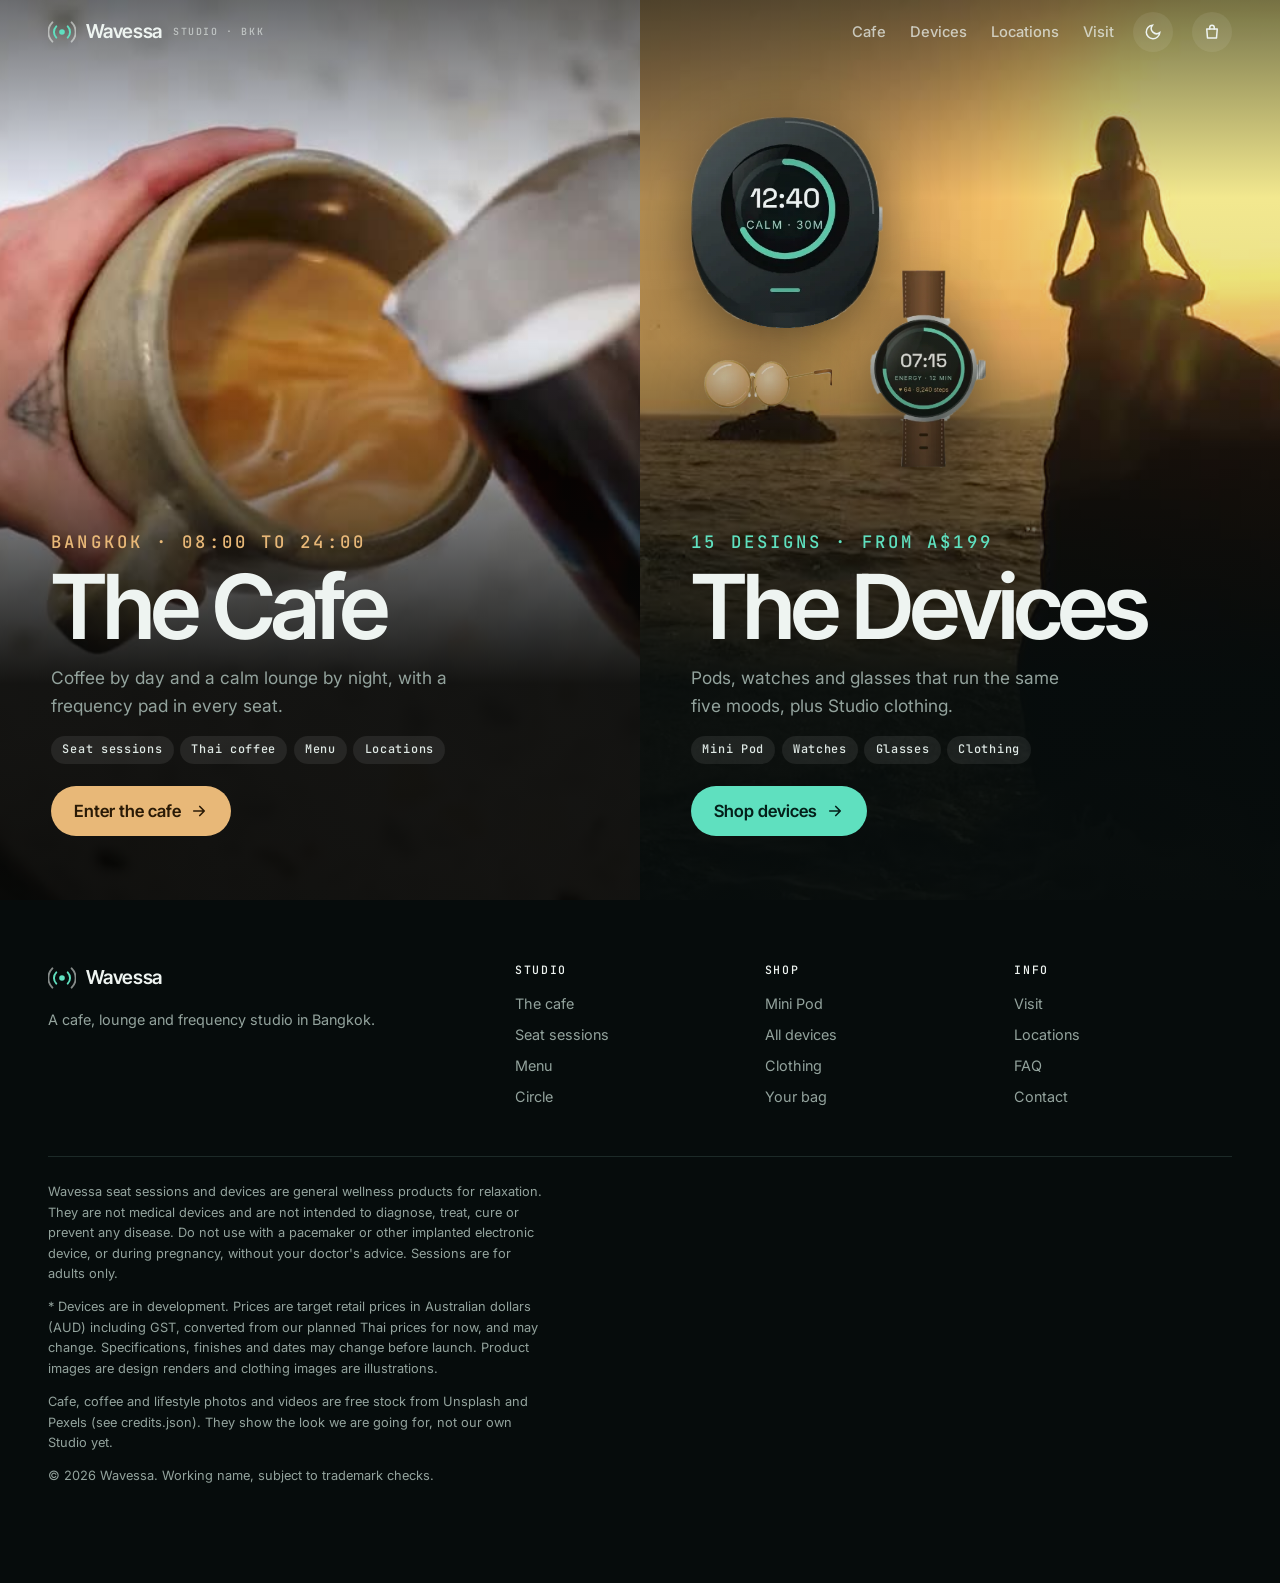
==== index.html @ b7c24416 "Show all prices in AUD including GST Co-Authored-By: Claude Opus 5.5 <noreply@anthropic.com> Claude-" ====
<!doctype html>
<html lang="en">
<head>
<meta charset="utf-8">
<meta name="viewport" content="width=device-width,initial-scale=1,viewport-fit=cover">
<title>Wavessa Studio Bangkok</title>
<meta name="description" content="A Bangkok frequency cafe and lounge, and the pods, watches and glasses that run the same five moods. Choose the cafe or the devices.">
<meta name="theme-color" content="#060c0c">
<link rel="preconnect" href="https://fonts.googleapis.com">
<link rel="preconnect" href="https://fonts.gstatic.com" crossorigin>
<link rel="stylesheet" href="https://fonts.googleapis.com/css2?family=Inter+Tight:wght@300;400;500;600;700&family=Inter:wght@400;500;600&family=JetBrains+Mono:wght@500&display=swap">
<link rel="stylesheet" href="site.css">
</head>
<body data-title="Studio Bangkok" data-page="door">

<header class="top" id="top">
  <div class="wrap">
    <a class="brand" href="index.html" aria-label="Home"><svg viewBox="0 0 32 32" fill="none" stroke="currentColor" stroke-width="2.2" stroke-linecap="round"><circle cx="16" cy="16" r="3.2" fill="#5fe0bf" stroke="none"/><path d="M9.5 9.5a9.2 9.2 0 0 0 0 13" stroke="#5fe0bf"/><path d="M22.5 9.5a9.2 9.2 0 0 1 0 13" stroke="#5fe0bf"/><path d="M5 5a15.5 15.5 0 0 0 0 22" opacity=".55"/><path d="M27 5a15.5 15.5 0 0 1 0 22" opacity=".55"/></svg><span data-brand>Wavessa</span><small>Studio · BKK</small></a>
    <nav class="links" aria-label="Main"><a href="cafe.html">Cafe</a><a href="devices.html">Devices</a><a href="cafe.html#locations">Locations</a><a href="cafe.html#visit">Visit</a></nav>
    
    <button class="icon-btn" id="themeBtn" aria-label="Switch light or dark"><svg viewBox="0 0 24 24" fill="none" stroke="currentColor" stroke-width="2"><path d="M21 12.8A9 9 0 1 1 11.2 3a7 7 0 0 0 9.8 9.8z"/></svg></button>
    <button class="icon-btn" id="bagBtn" aria-label="Open bag"><svg viewBox="0 0 24 24" fill="none" stroke="currentColor" stroke-width="2" stroke-linecap="round" stroke-linejoin="round"><path d="M5 8h14l-1 12H6L5 8z"/><path d="M9 8V6a3 3 0 0 1 6 0v2"/></svg><span class="count" id="bagCount">0</span></button>
    <button class="icon-btn menu-btn" id="menuBtn" aria-label="Open menu"><svg viewBox="0 0 24 24" fill="none" stroke="currentColor" stroke-width="2" stroke-linecap="round"><path d="M4 8h16M4 16h16"/></svg></button>
  </div>
</header>
<div class="drawer" id="drawer" role="dialog" aria-label="Menu">
  <button class="icon-btn close" id="closeMenu" aria-label="Close menu"><svg viewBox="0 0 24 24" fill="none" stroke="currentColor" stroke-width="2" stroke-linecap="round"><path d="M6 6l12 12M18 6L6 18"/></svg></button>
  <a href="cafe.html">Cafe</a><a href="devices.html">Devices</a><a href="cafe.html#locations">Locations</a><a href="cafe.html#visit">Visit</a><a href="index.html">Home</a>
</div>

<main class="door">
  <a class="half cafe" href="cafe.html">
    <video class="bgv" autoplay muted loop playsinline preload="metadata" poster="video/latte-art-top.jpg" aria-hidden="true"><source src="video/latte-art-top.mp4" type="video/mp4"></video>
    <p class="eyebrow">Bangkok · 08:00 to 24:00</p>
    <h2>The Cafe</h2>
    <p>Coffee by day and a calm lounge by night, with a frequency pad in every seat.</p>
    <div class="chips2"><span>Seat sessions</span><span>Thai coffee</span><span>Menu</span><span>Locations</span></div>
    <span class="go">Enter the cafe <svg viewBox="0 0 24 24" fill="none" stroke="currentColor" stroke-width="2.2" stroke-linecap="round" stroke-linejoin="round"><path d="M5 12h14M13 6l6 6-6 6"/></svg></span>
  </a>
  <a class="half dev" href="devices.html">
    <video class="bgv" autoplay muted loop playsinline preload="metadata" poster="video/meditate-sea.jpg" aria-hidden="true"><source src="video/meditate-sea.mp4" type="video/mp4"></video>
    <div class="floaters" aria-hidden="true"><img src="img/cut/pebble.webp" alt=""><img src="img/cut/classic.webp" alt=""><img src="img/cut/roundwire.webp" alt=""></div>
    <p class="eyebrow">15 designs · from A$199</p>
    <h2>The Devices</h2>
    <p>Pods, watches and glasses that run the same five moods, plus Studio clothing.</p>
    <div class="chips2"><span>Mini Pod</span><span>Watches</span><span>Glasses</span><span>Clothing</span></div>
    <span class="go">Shop devices <svg viewBox="0 0 24 24" fill="none" stroke="currentColor" stroke-width="2.2" stroke-linecap="round" stroke-linejoin="round"><path d="M5 12h14M13 6l6 6-6 6"/></svg></span>
  </a>
</main>
<footer>
  <div class="wrap">
    <div class="cols">
      <div><a class="brand" href="index.html"><svg viewBox="0 0 32 32" fill="none" stroke="currentColor" stroke-width="2.2" stroke-linecap="round"><circle cx="16" cy="16" r="3.2" fill="#5fe0bf" stroke="none"/><path d="M9.5 9.5a9.2 9.2 0 0 0 0 13" stroke="#5fe0bf"/><path d="M22.5 9.5a9.2 9.2 0 0 1 0 13" stroke="#5fe0bf"/><path d="M5 5a15.5 15.5 0 0 0 0 22" opacity=".55"/><path d="M27 5a15.5 15.5 0 0 1 0 22" opacity=".55"/></svg><span data-brand>Wavessa</span></a><p>A cafe, lounge and frequency studio in Bangkok.</p></div>
      <div><h4>Studio</h4><ul><li><a href="cafe.html#cafe">The cafe</a></li><li><a href="cafe.html#sessions">Seat sessions</a></li><li><a href="cafe.html#menu">Menu</a></li><li><a href="cafe.html#circle">Circle</a></li></ul></div>
      <div><h4>Shop</h4><ul><li><a href="devices.html#devices">Mini Pod</a></li><li><a href="devices.html#shop">All devices</a></li><li><a href="devices.html#clothing">Clothing</a></li><li><a href="#" id="footBag">Your bag</a></li></ul></div>
      <div><h4>Info</h4><ul><li><a href="cafe.html#visit">Visit</a></li><li><a href="cafe.html#locations">Locations</a></li><li><a href="cafe.html#faq">FAQ</a></li><li><a href="mailto:hello@example.com">Contact</a></li></ul></div>
    </div>
    <div class="legal">
      <p><span data-brand>Wavessa</span> seat sessions and devices are general wellness products for relaxation. They are not medical devices and are not intended to diagnose, treat, cure or prevent any disease. Do not use with a pacemaker or other implanted electronic device, or during pregnancy, without your doctor's advice. Sessions are for adults only.</p>
      <p>* Devices are in development. Prices are target retail prices in Australian dollars (AUD) including GST, converted from our planned Thai prices for now, and may change. Specifications, finishes and dates may change before launch. Product images are design renders and clothing images are illustrations.</p>
      <p>Cafe, coffee and lifestyle photos and videos are free stock from <a href="https://unsplash.com">Unsplash</a> and <a href="https://www.pexels.com">Pexels</a> (see credits.json). They show the look we are going for, not our own Studio yet.</p>
      <p>© <span id="yr">2026</span> <span data-brand>Wavessa</span>. Working name, subject to trademark checks.</p>
    </div>
  </div>
</footer>


<div class="bag" id="bag" aria-hidden="true">
  <div class="shade" id="bagShade"></div>
  <div class="panel" role="dialog" aria-label="Your bag">
    <div class="bh"><h3>Your bag</h3><button class="icon-btn" id="bagClose" aria-label="Close bag"><svg viewBox="0 0 24 24" fill="none" stroke="currentColor" stroke-width="2" stroke-linecap="round"><path d="M6 6l12 12M18 6L6 18"/></svg></button></div>
    <div class="items" id="bagItems"></div>
    <div class="bf">
      <div class="tot"><span>Total</span><span id="bagTotal">A$0</span></div>
      <small class="muted">Nothing is charged now. Send the reservation and we will confirm the price and a collection time at the Studio.</small>
      <button class="btn" id="bagSend" style="width:100%">Send reservation</button>
    </div>
  </div>
</div>
<div class="toast" id="toast" role="status"></div>

<script src="site.js"></script>
</body>
</html>
---- site.css ----
/* ============================================================
   BRAND NAME: change it in ONE place, the BRAND constant at the
   top of the <script> near the end of this file.
   PRICES AND MENU: the data lists (MENU, SESSIONS, DEV, WEAR)
   are in the same script.
   ============================================================ */
:root{
  --bg:#f5f3ee; --bg2:#ebe8e0; --card:#ffffff; --ink:#0b1413; --muted:#5d645f; --line:#dcd8cf;
  --accent:#0f8f74; --accent-2:#0b6e5a; --on-accent:#ffffff; --gold:#9a7a3c; --latte:#b9875a;
  --tile:#ebe9e3; --glow:rgba(15,143,116,.16);
  --night:#060c0c; --night-2:#0c1716; --night-ink:#eef4f1; --night-muted:#93a39d; --mint:#5fe0bf; --amber:#e8b878;
  --f-d:"Inter Tight","Segoe UI",system-ui,sans-serif; --f-b:"Inter","Segoe UI",system-ui,sans-serif; --f-m:"JetBrains Mono",ui-monospace,Menlo,monospace;
  --wrap:76rem; --r:22px; color-scheme:light;
}
@media (prefers-color-scheme:dark){:root:not([data-theme="light"]){
  --bg:#070d0d; --bg2:#0d1615; --card:#111c1b; --ink:#eaf2ee; --muted:#98a8a2; --line:#21302e; --tile:#16211f;
  --accent:#5fe0bf; --accent-2:#3fc9a6; --on-accent:#04201a; --gold:#d8bd84; --latte:#d9a978; --glow:rgba(95,224,191,.14); color-scheme:dark;}}
:root[data-theme="dark"]{
  --bg:#070d0d; --bg2:#0d1615; --card:#111c1b; --ink:#eaf2ee; --muted:#98a8a2; --line:#21302e; --tile:#16211f;
  --accent:#5fe0bf; --accent-2:#3fc9a6; --on-accent:#04201a; --gold:#d8bd84; --latte:#d9a978; --glow:rgba(95,224,191,.14); color-scheme:dark;}
*{box-sizing:border-box}
html{scroll-behavior:smooth;-webkit-text-size-adjust:100%}
@media (prefers-reduced-motion:reduce){html{scroll-behavior:auto}*{animation-duration:.01ms!important;transition-duration:.01ms!important}}
body{margin:0;background:var(--bg);color:var(--ink);font:400 1.0625rem/1.6 var(--f-b);overflow-x:hidden}
img{max-width:100%;display:block}
a{color:inherit}
button,input,select,textarea{font:inherit;color:inherit}
:focus-visible{outline:2px solid var(--mint);outline-offset:3px;border-radius:6px}
h1,h2,h3,h4{margin:0;font-family:var(--f-d);letter-spacing:-.025em;text-wrap:balance}
h2{font-size:clamp(2.2rem,5.4vw,4.2rem);font-weight:600;line-height:1}
h3{font-size:1.3rem;font-weight:600;line-height:1.2}
p{margin:0;max-width:62ch}
.wrap{max-width:var(--wrap);margin:0 auto;padding-left:max(16px,env(safe-area-inset-left,0px));padding-right:max(16px,env(safe-area-inset-right,0px))}
.eyebrow{font:500 .74rem/1 var(--f-m);letter-spacing:.18em;text-transform:uppercase;color:var(--accent)}
.muted{color:var(--muted)}
section{padding-block:clamp(4rem,10vw,8rem);position:relative}
.head{display:grid;gap:1rem;margin-bottom:clamp(2rem,5vw,3.5rem)}
.head p{font-size:1.15rem;color:var(--muted)}
.btn{display:inline-flex;align-items:center;justify-content:center;gap:.55rem;font:600 1rem/1 var(--f-d);padding:1rem 1.5rem;border-radius:999px;border:0;background:var(--accent);color:var(--on-accent);text-decoration:none;cursor:pointer;white-space:nowrap;transition:transform .2s,filter .2s,box-shadow .2s}
.btn:hover{filter:brightness(1.08);transform:translateY(-1px)}
.btn.ghost{background:transparent;color:inherit;box-shadow:inset 0 0 0 1.5px currentColor}
.btn.mint{background:var(--mint);color:#04201a;box-shadow:0 0 40px rgba(95,224,191,.35)}
.btn.sm{padding:.7rem 1rem;font-size:.9rem}
.btn svg{width:18px;height:18px}
.reveal{transition:opacity .9s cubic-bezier(.2,.7,.2,1),transform .9s cubic-bezier(.2,.7,.2,1)}
.reveal.pre{opacity:0;transform:translateY(28px)}
.night{background:var(--night);color:var(--night-ink);--muted:var(--night-muted);--accent:var(--mint);--line:#1c2a28;--card:#0e1918;--tile:#101c1b;--bg2:#0c1716}

/* ---------- Header ---------- */
header.top{position:fixed;inset:0 0 auto;z-index:50;padding-top:env(safe-area-inset-top,0px);transition:background .3s,backdrop-filter .3s,box-shadow .3s;color:#eef4f1}
header.top.solid{background:rgba(6,12,12,.74);backdrop-filter:saturate(1.4) blur(18px);-webkit-backdrop-filter:saturate(1.4) blur(18px);box-shadow:0 1px 0 rgba(255,255,255,.06)}
header.top .wrap{display:flex;align-items:center;gap:1.2rem;height:64px}
.brand{display:flex;align-items:center;gap:.6rem;text-decoration:none;font:600 1.2rem/1 var(--f-d);letter-spacing:-.02em;white-space:nowrap}
.brand svg{width:28px;height:28px;flex:none}
.brand small{font:500 .62rem/1 var(--f-m);letter-spacing:.16em;text-transform:uppercase;opacity:.6;margin-left:.1rem}
nav.links{display:flex;gap:1.5rem;margin-left:auto;font:500 .92rem/1 var(--f-b)}
nav.links a{text-decoration:none;opacity:.72;transition:opacity .2s}
nav.links a:hover{opacity:1}
.icon-btn{width:40px;height:40px;border-radius:50%;display:grid;place-items:center;background:rgba(255,255,255,.08);border:0;cursor:pointer;position:relative;flex:none;color:inherit}
.icon-btn svg{width:18px;height:18px}
.icon-btn .count{position:absolute;top:-3px;right:-3px;min-width:19px;height:19px;border-radius:99px;background:var(--mint);color:#04201a;font:700 .68rem/19px var(--f-b);text-align:center;padding:0 5px;display:none}
.icon-btn .count.on{display:block}
.menu-btn{display:none}
@media (max-width:980px){nav.links{display:none}.menu-btn{display:grid}header.top .wrap{gap:.5rem}.brand{margin-right:auto}}
@media (max-width:380px){.brand small{display:none}}
.drawer{position:fixed;inset:0;z-index:60;background:rgba(6,12,12,.97);backdrop-filter:blur(10px);color:#eef4f1;display:none;flex-direction:column;padding:90px 24px 24px;gap:6px;overflow:auto}
.drawer.open{display:flex}
.drawer a{font:600 2rem/1.3 var(--f-d);text-decoration:none;padding:.3rem 0;border-bottom:1px solid #1c2a28}
.drawer .close{position:absolute;top:calc(12px + env(safe-area-inset-top,0px));right:16px}

/* ---------- Hero ---------- */
.hero{min-height:min(100svh,980px);display:grid;align-items:center;overflow:hidden;padding:110px 0 60px;isolation:isolate}
.hero::before{content:"";position:absolute;inset:0;z-index:-2;background:
  radial-gradient(55% 55% at 72% 50%,rgba(95,224,191,.20),transparent 70%),
  radial-gradient(45% 45% at 18% 85%,rgba(232,184,120,.14),transparent 70%),var(--night)}
.hero::after{content:"";position:absolute;inset:0;z-index:-1;opacity:.35;background-image:linear-gradient(rgba(255,255,255,.04) 1px,transparent 1px),linear-gradient(90deg,rgba(255,255,255,.04) 1px,transparent 1px);background-size:64px 64px;mask-image:radial-gradient(70% 70% at 60% 45%,#000,transparent)}
.hero-grid{display:grid;grid-template-columns:1.05fr 1fr;align-items:center;gap:2rem}
.hero h1{font-size:clamp(2.9rem,6.2vw,5.6rem);font-weight:600;line-height:.93;letter-spacing:-.045em}
.hero h1 .grad{background:linear-gradient(100deg,#fff 5%,var(--mint) 50%,#b9f3e3 90%);-webkit-background-clip:text;background-clip:text;color:transparent}
.hero h1 .warm{background:linear-gradient(100deg,#fff 5%,var(--amber) 60%);-webkit-background-clip:text;background-clip:text;color:transparent}
.hero .lead{font-size:clamp(1.1rem,1.6vw,1.28rem);color:var(--night-muted);margin:1.6rem 0 2.2rem;max-width:36ch}
.hero .ctas{display:flex;gap:.8rem;flex-wrap:wrap}
.pill{display:inline-flex;align-items:center;gap:.5rem;padding:.42rem .8rem .42rem .45rem;border-radius:999px;background:rgba(255,255,255,.06);box-shadow:inset 0 0 0 1px rgba(255,255,255,.1);font:500 .82rem/1.2 var(--f-b);margin-bottom:1.6rem}
.pill b{background:var(--mint);color:#04201a;border-radius:999px;padding:.28rem .55rem;font:600 .7rem/1 var(--f-m);letter-spacing:.06em;flex:none}
.scene-hero{position:relative;width:100%;max-width:620px;justify-self:center;aspect-ratio:1/.92}
.scene-hero svg{width:100%;height:100%;overflow:visible}
.ripple-ring{transform-origin:310px 372px;transform-box:view-box;animation:hring 5.4s cubic-bezier(.2,.6,.3,1) infinite}
@keyframes hring{0%{transform:scale(.35);opacity:0}12%{opacity:.85}100%{transform:scale(1.55);opacity:0}}
.steam{animation:steam 4s ease-in-out infinite}
@keyframes steam{0%{opacity:0;transform:translateY(8px)}40%{opacity:.6}100%{opacity:0;transform:translateY(-22px)}}
.daynight{position:absolute;right:2%;top:4%;display:flex;gap:4px;padding:4px;border-radius:999px;background:rgba(255,255,255,.07);box-shadow:inset 0 0 0 1px rgba(255,255,255,.1)}
.daynight button{border:0;background:transparent;color:var(--night-muted);border-radius:999px;padding:.5rem .8rem;font:600 .78rem/1 var(--f-m);letter-spacing:.08em;cursor:pointer}
.daynight button[aria-pressed="true"]{background:var(--night-ink);color:#04201a}
.hours-strip{display:grid;grid-template-columns:repeat(4,1fr);gap:1px;margin-top:clamp(2.5rem,6vw,4.5rem);background:rgba(255,255,255,.08);border-radius:18px;overflow:hidden}
.hours-strip div{background:var(--night);padding:1.1rem 1.2rem}
.hours-strip b{display:block;font:600 clamp(1.3rem,2.4vw,1.85rem)/1.1 var(--f-d);letter-spacing:-.02em}
.hours-strip div>span{font-size:.85rem;color:var(--night-muted)}
@media (max-width:900px){.hero-grid{grid-template-columns:1fr}.scene-hero{order:-1;max-width:440px;margin-top:-8px}.hero{padding-top:80px}.hours-strip{grid-template-columns:repeat(2,1fr)}}

/* ---------- Marquee ---------- */
.marquee{overflow:hidden;border-block:1px solid #16231f;padding:1.1rem 0;background:var(--night);color:var(--night-muted)}
.marquee .track{display:flex;gap:3rem;width:max-content;animation:mq 40s linear infinite;font:500 .8rem/1 var(--f-m);letter-spacing:.16em;text-transform:uppercase}
.marquee .track span::before{content:"◆";color:var(--mint);margin-right:3rem;font-size:.6rem;vertical-align:2px}
@keyframes mq{to{transform:translateX(-50%)}}

/* ---------- Statement ---------- */
#stmt{font:500 clamp(1.7rem,4.2vw,3.3rem)/1.18 var(--f-d);letter-spacing:-.03em;max-width:24ch}
#stmt span{color:var(--muted);transition:color .4s}
#stmt span.lit{color:var(--ink)}

/* ---------- Visit steps ---------- */
.steps{display:grid;grid-template-columns:repeat(4,1fr);gap:1rem;margin-top:clamp(2.5rem,6vw,4rem);counter-reset:s}
.steps div{background:var(--card);border:1px solid var(--line);border-radius:var(--r);padding:1.5rem;display:grid;gap:.7rem;align-content:start;position:relative;overflow:hidden}
.steps div::before{counter-increment:s;content:"0" counter(s);font:500 .74rem/1 var(--f-m);letter-spacing:.14em;color:var(--accent)}
.steps .ic{width:46px;height:46px;border-radius:14px;display:grid;place-items:center;background:var(--bg2);color:var(--accent)}
.steps .ic svg{width:24px;height:24px}
.steps p{font-size:.96rem;color:var(--muted)}
@media (max-width:980px){.steps{grid-template-columns:repeat(2,1fr)}}
@media (max-width:540px){.steps{grid-template-columns:1fr}}

/* ---------- Sessions ---------- */
.sess{display:grid;grid-template-columns:1fr 1.05fr;gap:clamp(2rem,6vw,5rem);align-items:center}
.moods{display:grid;gap:.5rem;margin-top:1.8rem}
.mood{display:grid;grid-template-columns:14px 1fr auto;gap:1rem;align-items:center;text-align:left;width:100%;padding:1rem 1.1rem;border-radius:16px;border:1px solid var(--line);background:transparent;cursor:pointer;transition:all .3s}
.mood i{width:14px;height:14px;border-radius:50%;background:var(--c);box-shadow:0 0 0 4px color-mix(in srgb,var(--c) 22%,transparent)}
.mood b{font:600 1.08rem/1.2 var(--f-d);display:block}
.mood span{font-size:.88rem;color:var(--muted)}
.mood em{font:500 .72rem/1 var(--f-m);font-style:normal;color:var(--muted);letter-spacing:.08em}
@media (max-width:520px){.mood{grid-template-columns:14px 1fr}.mood em{display:none}}
.mood[aria-pressed="true"]{border-color:var(--c);background:color-mix(in srgb,var(--c) 10%,transparent)}
.seat{position:relative;aspect-ratio:1;border-radius:36px;background:radial-gradient(60% 60% at 50% 55%,color-mix(in srgb,var(--mc,#5fe0bf) 26%,transparent),transparent 72%),var(--night-2);overflow:hidden;display:grid;place-items:center;box-shadow:inset 0 0 0 1px #1c2a28}
.seat .dial{position:relative;width:min(300px,64%);aspect-ratio:1}
.seat .dial svg{width:100%;height:100%;transform:rotate(-90deg)}
.seat .dial .t{position:absolute;inset:0;display:grid;place-content:center;text-align:center;gap:.3rem}
.seat .dial .t b{font:600 clamp(2.4rem,6vw,3.6rem)/1 var(--f-d);letter-spacing:-.03em}
.seat .dial .t span{font:500 .7rem/1.4 var(--f-m);letter-spacing:.16em;color:var(--night-muted);text-transform:uppercase}
.seat .wave{position:absolute;inset:0;pointer-events:none}
.seat .opts{position:absolute;left:0;right:0;bottom:18px;display:flex;justify-content:center;gap:6px;flex-wrap:wrap;padding:0 12px}
.seat .opts button{border:0;border-radius:999px;padding:.6rem .95rem;background:rgba(255,255,255,.07);color:var(--night-ink);font:600 .85rem/1 var(--f-d);cursor:pointer}
.seat .opts button[aria-pressed="true"]{background:var(--night-ink);color:#04201a}
.seat .price{position:absolute;top:18px;left:18px;right:18px;display:flex;justify-content:space-between;gap:.6rem;font:500 .74rem/1.3 var(--f-m);letter-spacing:.1em;text-transform:uppercase;color:var(--night-muted)}
.seat .price b{color:var(--mint);font:600 1.15rem/1 var(--f-d);letter-spacing:-.01em;text-transform:none;display:block;margin-top:.3rem}
.sess-notes{display:grid;grid-template-columns:repeat(3,1fr);gap:1px;background:var(--line);border-radius:18px;overflow:hidden;margin-top:2rem}
.sess-notes div{background:var(--night);padding:1.1rem}
.sess-notes b{display:block;font:600 1.05rem/1.25 var(--f-d)}
.sess-notes span{font-size:.86rem;color:var(--night-muted)}
@media (max-width:860px){.sess{grid-template-columns:1fr}.sess-notes{grid-template-columns:1fr}}

/* ---------- Menu ---------- */
.tabs{display:inline-flex;padding:5px;border-radius:999px;background:var(--bg2);gap:4px;margin-bottom:2rem;max-width:100%;overflow-x:auto}
.tabs button{border:0;background:transparent;padding:.75rem 1.2rem;border-radius:999px;cursor:pointer;font:600 .95rem/1 var(--f-d);white-space:nowrap;color:var(--muted);transition:all .25s}
.tabs button[aria-selected="true"]{background:var(--card);color:var(--ink);box-shadow:0 2px 10px rgba(0,0,0,.08)}
.menu-grid{display:grid;grid-template-columns:repeat(3,1fr);gap:1rem}
.menu-col{background:var(--card);border:1px solid var(--line);border-radius:var(--r);padding:1.5rem}
.menu-col h3{display:flex;justify-content:space-between;align-items:baseline;gap:1rem;margin-bottom:1rem;padding-bottom:.9rem;border-bottom:1px solid var(--line)}
.menu-col h3 small{font:500 .7rem/1 var(--f-m);letter-spacing:.12em;text-transform:uppercase;color:var(--muted)}
.menu-col ul{list-style:none;padding:0;margin:0;display:grid;gap:1rem}
.menu-col li{display:grid;grid-template-columns:1fr auto;gap:.15rem 1rem}
.menu-col li b{font:600 1rem/1.3 var(--f-d)}
.menu-col li span{grid-column:1;font-size:.86rem;color:var(--muted);line-height:1.45}
.menu-col li em{grid-row:1;grid-column:2;font:600 .95rem/1.3 var(--f-d);font-style:normal;color:var(--latte)}
.menu-col li .dot{display:inline-block;width:8px;height:8px;border-radius:50%;margin-right:.45rem;vertical-align:1px}
.menu-foot{margin-top:1.4rem;color:var(--muted);font-size:.9rem}
@media (max-width:980px){.menu-grid{grid-template-columns:1fr 1fr}}
@media (max-width:640px){.menu-grid{grid-template-columns:1fr}}

/* ---------- Take it home (3D) ---------- */
.home{display:grid;grid-template-columns:1.15fr 1fr;gap:clamp(1.5rem,4vw,4rem);align-items:center}
.viewer{position:relative;aspect-ratio:1;border-radius:32px;background:radial-gradient(70% 70% at 50% 40%,var(--glow),transparent 70%),var(--bg2);overflow:hidden;touch-action:pan-y;cursor:grab}
.viewer canvas{width:100%!important;height:100%!important;display:block}
.viewer .fallback{position:absolute;inset:12%;display:none;mix-blend-mode:multiply}
.viewer.no3d .fallback{display:block}
.viewer .badge{position:absolute;left:18px;top:18px;font:500 .72rem/1 var(--f-m);letter-spacing:.12em;text-transform:uppercase;padding:.5rem .7rem;border-radius:999px;background:var(--card);box-shadow:0 1px 0 var(--line)}
.tiers{display:grid;gap:.5rem;margin-top:1.6rem}
.tier{display:grid;grid-template-columns:1fr auto;gap:.2rem 1rem;text-align:left;padding:1rem 1.1rem;border-radius:16px;border:1px solid var(--line);background:var(--card);cursor:pointer;transition:all .25s;width:100%}
.tier b{font:600 1.05rem/1.25 var(--f-d)}
.tier em{font:600 1.05rem/1.25 var(--f-d);font-style:normal}
.tier span{grid-column:1/-1;font-size:.86rem;color:var(--muted)}
.tier .only{display:inline-block;margin-left:.4rem;font:600 .6rem/1 var(--f-m);letter-spacing:.1em;text-transform:uppercase;padding:.3rem .45rem;border-radius:99px;background:var(--amber);color:#2a1a06;vertical-align:2px}
.tier[aria-pressed="true"]{border-color:var(--accent);box-shadow:0 0 0 1px var(--accent);background:var(--glow)}
.opt-group{display:grid;gap:.8rem;margin-top:1.4rem}
.opt-group>span{font:500 .74rem/1 var(--f-m);letter-spacing:.14em;text-transform:uppercase;color:var(--muted)}
.swatches{display:flex;gap:.7rem;flex-wrap:wrap}
.sw{width:42px;height:42px;border-radius:50%;border:0;cursor:pointer;box-shadow:inset 0 -6px 12px rgba(0,0,0,.25),inset 0 4px 8px rgba(255,255,255,.35),0 0 0 2px var(--bg),0 0 0 3px transparent;transition:box-shadow .2s,transform .2s}
.sw[aria-pressed="true"]{box-shadow:inset 0 -6px 12px rgba(0,0,0,.25),inset 0 4px 8px rgba(255,255,255,.35),0 0 0 3px var(--bg),0 0 0 5px var(--accent)}
.price-row{display:flex;align-items:center;justify-content:space-between;gap:1rem;margin-top:1.8rem;padding-top:1.4rem;border-top:1px solid var(--line);flex-wrap:wrap}
.price{font:600 2.3rem/1 var(--f-d);letter-spacing:-.03em}
.price small{display:block;font:400 .85rem/1.4 var(--f-b);color:var(--muted);letter-spacing:0;margin-top:.3rem}
@media (max-width:860px){.home{grid-template-columns:1fr}}

/* ---------- Shop grid ---------- */
.shop-bar{display:flex;gap:1rem;align-items:center;justify-content:space-between;flex-wrap:wrap;margin-bottom:1.4rem}
.shop-bar p{color:var(--muted);font-size:.95rem}
.grid{display:grid;grid-template-columns:repeat(5,1fr);gap:1rem}
@media (max-width:1100px){.grid{grid-template-columns:repeat(3,1fr)}}
@media (max-width:640px){.grid{grid-template-columns:repeat(2,1fr);gap:.6rem}.prod h3{font-size:1rem}.prod .dim{font-size:.74rem}}
.prod{background:var(--card);border-radius:var(--r);padding:10px 10px 14px;display:flex;flex-direction:column;gap:.45rem;border:1px solid var(--line);text-align:left;transition:transform .35s cubic-bezier(.2,.7,.2,1),box-shadow .35s;position:relative;min-width:0}
.prod:hover{transform:translateY(-4px);box-shadow:0 24px 50px -24px rgba(0,0,0,.35)}
.prod .ph{background:var(--tile);border-radius:14px;aspect-ratio:1/1.04;overflow:hidden;margin-bottom:.35rem;position:relative;cursor:pointer;border:0;padding:0;width:100%}
.prod .ph img{width:100%;height:100%;object-fit:cover;mix-blend-mode:multiply;transition:transform .6s cubic-bezier(.2,.7,.2,1)}
:root[data-theme="dark"] .prod .ph img{mix-blend-mode:normal}
@media (prefers-color-scheme:dark){:root:not([data-theme="light"]) .prod .ph img{mix-blend-mode:normal}}
.prod:hover .ph img{transform:scale(1.05)}
.prod .ph svg{width:100%;height:100%}
.prod .tag{font:500 .66rem/1 var(--f-m);letter-spacing:.12em;text-transform:uppercase;color:var(--accent);padding-inline:4px}
.prod h3{padding-inline:4px;font-size:1.12rem}
.prod .dim{font-size:.84rem;color:var(--muted);padding-inline:4px;line-height:1.4}
.prod .foot{display:flex;justify-content:space-between;align-items:center;gap:.4rem;margin-top:auto;padding:.5rem 4px 0}
.prod .foot b{font:600 1.08rem/1 var(--f-d);white-space:nowrap}
.add{width:38px;height:38px;border-radius:50%;border:0;background:var(--ink);color:var(--bg);display:grid;place-items:center;cursor:pointer;flex:none;transition:transform .2s}
.add:hover{transform:scale(1.08)}
.add svg{width:18px;height:18px}
.add.done{background:var(--accent);color:var(--on-accent)}
.status{position:absolute;top:18px;left:18px;font:600 .6rem/1 var(--f-m);letter-spacing:.1em;text-transform:uppercase;padding:.4rem .5rem;border-radius:999px;background:rgba(255,255,255,.88);color:#0b1413;pointer-events:none}
.status.live{background:#0b1413;color:var(--mint)}

/* ---------- Clothing ---------- */
.wear{display:grid;grid-template-columns:repeat(3,1fr);gap:1rem}
.wear .prod .ph{aspect-ratio:1/1}
.chips{display:flex;gap:.35rem;flex-wrap:wrap;padding-inline:4px}
.chips button{width:22px;height:22px;border-radius:50%;border:0;cursor:pointer;box-shadow:inset 0 0 0 1px rgba(0,0,0,.18),0 0 0 2px var(--card),0 0 0 3px transparent}
.chips button[aria-pressed="true"]{box-shadow:inset 0 0 0 1px rgba(0,0,0,.18),0 0 0 2px var(--card),0 0 0 3.5px var(--accent)}
.sizes{display:flex;gap:.3rem;flex-wrap:wrap;padding-inline:4px}
.sizes button{min-width:34px;height:30px;border-radius:9px;border:1px solid var(--line);background:transparent;cursor:pointer;font:600 .74rem/1 var(--f-b);padding:0 .45rem}
.sizes button[aria-pressed="true"]{background:var(--ink);color:var(--bg);border-color:var(--ink)}
@media (max-width:900px){.wear{grid-template-columns:repeat(2,1fr);gap:.6rem}}
.wear-band{display:grid;grid-template-columns:1fr 1fr;gap:1rem;margin-bottom:2rem}
.wear-band div{border-radius:var(--r);padding:1.4rem;background:var(--card);border:1px solid var(--line)}
.wear-band b{font:600 1.1rem/1.3 var(--f-d);display:block;margin-bottom:.3rem}
.wear-band span{font-size:.92rem;color:var(--muted)}
@media (max-width:640px){.wear-band{grid-template-columns:1fr}}

/* Product dialog */
dialog.pd{border:0;padding:0;border-radius:28px;max-width:min(940px,calc(100vw - 24px));width:100%;background:var(--card);color:var(--ink);box-shadow:0 40px 120px rgba(0,0,0,.5);max-height:calc(100svh - 24px)}
dialog.pd::backdrop{background:rgba(3,8,8,.66);backdrop-filter:blur(6px)}
.pd-in{display:grid;grid-template-columns:1fr 1.1fr;min-height:0}
.pd .pic{background:var(--tile);display:grid;place-items:center;padding:2rem;position:relative}
.pd .pic img{mix-blend-mode:multiply;width:100%;max-width:400px}
.pd .body{padding:clamp(1.4rem,3vw,2.2rem);display:grid;gap:1rem;align-content:start;overflow:auto;max-height:calc(100svh - 24px)}
.pd .close{position:absolute;top:14px;right:14px;z-index:2;background:var(--card);color:var(--ink);box-shadow:0 2px 10px rgba(0,0,0,.15)}
.kv{display:grid;grid-template-columns:auto 1fr;gap:.45rem 1.2rem;font-size:.95rem;margin:0}
.kv dt{color:var(--muted)}
.kv dd{margin:0}
.feat{background:var(--bg2);border-radius:16px;padding:1rem 1.1rem}
.feat h4{font:500 .7rem/1 var(--f-m);letter-spacing:.14em;text-transform:uppercase;color:var(--accent);margin-bottom:.6rem}
.feat ul{margin:0;padding-left:1.1rem;display:grid;gap:.3rem;font-size:.95rem}
@media (max-width:760px){.pd-in{grid-template-columns:1fr}.pd .pic{padding:1rem}.pd .pic img{max-width:240px}.pd .body{max-height:none}dialog.pd{overflow:auto}}

/* ---------- Circle ---------- */
.circle{display:grid;grid-template-columns:1fr 1fr;gap:clamp(2rem,5vw,5rem);align-items:center}
.cards{display:grid;gap:1rem}
.mcard{border-radius:24px;padding:1.6rem;border:1px solid #1c2a28;background:linear-gradient(135deg,rgba(95,224,191,.12),rgba(95,224,191,.02));display:grid;gap:.4rem}
.mcard.gold{background:linear-gradient(135deg,rgba(232,184,120,.2),rgba(232,184,120,.03));border-color:rgba(232,184,120,.35)}
.mcard small{font:500 .7rem/1 var(--f-m);letter-spacing:.14em;text-transform:uppercase;color:var(--night-muted)}
.mcard b{font:600 2rem/1.1 var(--f-d);letter-spacing:-.03em}
.mcard b span{font:400 .95rem var(--f-b);color:var(--night-muted);letter-spacing:0}
.perks{list-style:none;padding:0;margin:2rem 0 0;display:grid;gap:.9rem}
.perks li{display:grid;grid-template-columns:26px 1fr;gap:.7rem;color:var(--night-muted)}
.perks li b{color:var(--night-ink);font-weight:600}
.perks svg{width:20px;height:20px;color:var(--mint);margin-top:3px}
@media (max-width:860px){.circle{grid-template-columns:1fr}}

/* ---------- Visit ---------- */
.visit{display:grid;grid-template-columns:1.1fr 1fr;gap:clamp(2rem,5vw,4rem);align-items:start}
.map{position:relative;border-radius:28px;overflow:hidden;aspect-ratio:4/3;background:var(--night-2)}
.map svg{width:100%;height:100%;display:block}
.map .pin{position:absolute;left:52%;top:46%;transform:translate(-50%,-100%);display:grid;justify-items:center;gap:.4rem;color:#eef4f1}
.map .pin b{background:var(--mint);color:#04201a;font:600 .82rem/1 var(--f-d);padding:.5rem .75rem;border-radius:999px;white-space:nowrap;box-shadow:0 8px 30px rgba(95,224,191,.4)}
.map .pin i{width:14px;height:14px;border-radius:50%;background:var(--mint);box-shadow:0 0 0 6px rgba(95,224,191,.25),0 0 0 14px rgba(95,224,191,.1)}
.road{display:grid;gap:0;margin-top:1.6rem}
.road>div{display:grid;grid-template-columns:22px 1fr;gap:.9rem;padding-bottom:1.3rem;position:relative}
.road>div::before{content:"";width:12px;height:12px;border-radius:50%;background:var(--line);margin-top:6px;margin-left:5px}
.road>div::after{content:"";position:absolute;left:10px;top:22px;bottom:0;width:2px;background:var(--line)}
.road>div:last-child::after{display:none}
.road>div.now::before{background:var(--accent);box-shadow:0 0 0 5px var(--glow)}
.road small{font:500 .7rem/1 var(--f-m);letter-spacing:.12em;text-transform:uppercase;color:var(--accent)}
.road b{display:block;font:600 1.08rem/1.3 var(--f-d);margin:.3rem 0 .2rem}
.road p{color:var(--muted);font-size:.93rem}
.hours{display:grid;grid-template-columns:auto 1fr;gap:.5rem 1.4rem;margin:1.4rem 0 0;font-size:.98rem}
.hours dt{color:var(--muted)}
.hours dd{margin:0;font-weight:500}
@media (max-width:860px){.visit{grid-template-columns:1fr}}

/* ---------- Form ---------- */
form.wl{background:var(--card);border:1px solid var(--line);border-radius:28px;padding:clamp(1.3rem,3vw,2rem);display:grid;gap:1rem;margin-top:2rem}
form.wl label{display:grid;gap:.4rem;font:500 .85rem/1 var(--f-b);color:var(--muted)}
form.wl input,form.wl select,form.wl textarea{width:100%;padding:.9rem 1rem;border-radius:14px;border:1px solid var(--line);background:var(--bg);font-size:1rem;color:var(--ink)}
form.wl .row{display:grid;grid-template-columns:1fr 1fr;gap:.8rem}
.msg{padding:1rem;border-radius:14px;background:var(--glow);font-size:.95rem;display:none}
.msg.show{display:block}
@media (max-width:560px){form.wl .row{grid-template-columns:1fr}}

/* ---------- FAQ ---------- */
.faq{display:grid;gap:.6rem;max-width:52rem}
.faq details{background:var(--card);border:1px solid var(--line);border-radius:18px;padding:0 1.3rem}
.faq summary{list-style:none;cursor:pointer;padding:1.2rem 0;font:600 1.06rem/1.35 var(--f-d);display:flex;justify-content:space-between;gap:1rem}
.faq summary::-webkit-details-marker{display:none}
.faq summary::after{content:"+";font-size:1.5rem;line-height:1;color:var(--accent);transition:transform .3s}
.faq details[open] summary::after{transform:rotate(45deg)}
.faq details p{padding-bottom:1.2rem;color:var(--muted)}

/* ---------- Bag ---------- */
.bag{position:fixed;inset:0;z-index:70;display:none}
.bag.open{display:block}
.bag .shade{position:absolute;inset:0;background:rgba(3,8,8,.6);backdrop-filter:blur(4px)}
.bag .panel{position:absolute;top:0;right:0;bottom:0;width:min(440px,100%);background:var(--card);color:var(--ink);display:flex;flex-direction:column;box-shadow:-30px 0 80px rgba(0,0,0,.35);padding-top:env(safe-area-inset-top,0px)}
.bag .bh{display:flex;justify-content:space-between;align-items:center;padding:1.1rem 1.2rem;border-bottom:1px solid var(--line)}
.bag .bh .icon-btn{background:var(--bg2)}
.bag .items{flex:1;overflow:auto;padding:1rem 1.2rem;display:grid;gap:.8rem;align-content:start}
.bag .it{display:grid;grid-template-columns:62px 1fr auto;gap:.8rem;align-items:center}
.bag .it .th{width:62px;height:62px;border-radius:12px;background:var(--tile);overflow:hidden}
.bag .it .th img,.bag .it .th svg{width:100%;height:100%;object-fit:cover;mix-blend-mode:multiply}
.bag .it b{font:600 .98rem/1.25 var(--f-d);display:block}
.bag .it small{color:var(--muted);font-size:.8rem}
.qty{display:flex;align-items:center;gap:.3rem}
.qty button{width:28px;height:28px;border-radius:50%;border:1px solid var(--line);background:transparent;cursor:pointer;line-height:1}
.bag .bf{border-top:1px solid var(--line);padding:1.1rem 1.2rem calc(1.1rem + env(safe-area-inset-bottom,0px));display:grid;gap:.8rem}
.bag .tot{display:flex;justify-content:space-between;font:600 1.2rem/1 var(--f-d)}
.bag .empty{color:var(--muted);text-align:center;padding:3rem 1rem}
.toast{position:fixed;left:50%;top:calc(76px + env(safe-area-inset-top,0px));transform:translate(-50%,-20px);opacity:0;z-index:80;background:var(--ink);color:var(--bg);padding:.8rem 1.1rem;border-radius:999px;font:600 .9rem/1.2 var(--f-d);transition:all .35s;pointer-events:none;max-width:calc(100vw - 32px);text-align:center}
.toast.on{opacity:1;transform:translate(-50%,0)}


/* ---------- Device-render backgrounds ---------- */
.devbg{position:absolute;inset:0;overflow:hidden;pointer-events:none;z-index:0}
section>.wrap,section>.sticky{position:relative;z-index:1}
.hero .devbg{z-index:-1}
.devbg span{position:absolute;left:calc(var(--x)*1%);top:calc(var(--y)*1%);width:clamp(64px,calc(var(--w)*1vw),460px);will-change:transform}
.devbg img{width:100%;opacity:var(--o);filter:blur(var(--b)) drop-shadow(0 28px 36px var(--dsh));transform:rotate(var(--r));animation:bob 11s ease-in-out infinite;animation-delay:var(--d)}
@keyframes bob{50%{transform:rotate(calc(var(--r) + 4deg)) translateY(-14px)}}
:root{--dsh:rgba(0,0,0,.16)}
.night .devbg{--dsh:rgba(0,0,0,.55)}
.hero .devbg--unused::after{content:"";position:absolute;inset:0;background:linear-gradient(90deg,rgba(6,12,12,.92) 0%,rgba(6,12,12,.55) 38%,rgba(6,12,12,0) 62%)}
@media (max-width:900px){.hero .devbg--unused::after{background:linear-gradient(180deg,rgba(6,12,12,0) 0%,rgba(6,12,12,.15) 30%,rgba(6,12,12,.88) 52%,rgba(6,12,12,.75) 100%)}
  .devbg span[data-m="0"]{display:none}.devbg span{width:clamp(56px,calc(var(--w)*1.7vw),300px)}}


/* Hero device wall: all 15 designs in drifting columns */
.wall{position:absolute;inset:-30% -10%;z-index:-1;display:grid;grid-template-columns:repeat(8,1fr);gap:16px;transform:rotate(-14deg);opacity:.62;pointer-events:none}
.wall .col{display:grid;gap:18px;align-content:start;animation:wallup 60s linear infinite}
.wall .col:nth-child(even){animation-direction:reverse;margin-top:-120px}
.wall .tile{aspect-ratio:1;border-radius:28px;background:radial-gradient(70% 70% at 50% 40%,rgba(95,224,191,.10),rgba(255,255,255,.025));box-shadow:inset 0 0 0 1px rgba(255,255,255,.05);display:grid;place-items:center;padding:14%}
.wall .tile img{max-height:100%;max-width:100%;object-fit:contain;filter:drop-shadow(0 20px 26px rgba(0,0,0,.5))}
@keyframes wallup{to{transform:translateY(-50%)}}
[data-wall] .wallfade{position:absolute;inset:0;z-index:-1;pointer-events:none;background:linear-gradient(90deg,rgba(6,12,12,.94) 0%,rgba(6,12,12,.78) 36%,rgba(6,12,12,.3) 62%,rgba(6,12,12,.25) 100%),linear-gradient(180deg,rgba(6,12,12,.6),transparent 25%,transparent 75%,rgba(6,12,12,.9))}
@media (max-width:900px){.wall{grid-template-columns:repeat(5,1fr);gap:10px;opacity:.75}.wall .col{gap:10px}.wall .col:nth-child(n+6){display:none}
  [data-wall] .wallfade{background:linear-gradient(180deg,rgba(6,12,12,.35) 0%,rgba(6,12,12,.2) 30%,rgba(6,12,12,.88) 50%,rgba(6,12,12,.8) 100%)}}


/* ---------- Beans ---------- */
.beans-head{display:flex;justify-content:space-between;align-items:end;gap:1rem;flex-wrap:wrap;margin:clamp(3rem,7vw,5rem) 0 1.4rem}
.beans{display:grid;grid-template-columns:repeat(3,1fr);gap:1rem}
.bean{background:var(--card);border:1px solid var(--line);border-radius:var(--r);padding:1.4rem;display:grid;gap:.9rem;align-content:start;min-width:0}
.bean .bag-art{height:150px;border-radius:16px;background:linear-gradient(180deg,rgba(0,0,0,.1),rgba(0,0,0,.62)),var(--bi,none) center/cover,var(--bc);position:relative;overflow:hidden;display:grid;place-items:center}
.bean .bag-art b{font:600 1.05rem/1.1 var(--f-d);color:#fff;text-align:center;letter-spacing:-.01em;position:relative}
.bean .bag-art b small{display:block;font:500 .62rem/1.6 var(--f-m);letter-spacing:.16em;opacity:.8;text-transform:uppercase}
.bean .bag-art::before{content:"";position:absolute;width:180px;height:180px;right:-60px;top:-70px;border-radius:50%;border:1px solid rgba(255,255,255,.25);box-shadow:0 0 0 22px rgba(255,255,255,.05),0 0 0 44px rgba(255,255,255,.04)}
.bean dl{display:grid;grid-template-columns:auto 1fr;gap:.35rem 1rem;margin:0;font-size:.9rem}
.bean dt{color:var(--muted);font:500 .7rem/1.6 var(--f-m);letter-spacing:.1em;text-transform:uppercase}
.bean dd{margin:0;font-variant-numeric:tabular-nums}
.notes{display:flex;flex-wrap:wrap;gap:.35rem}
.notes span{font-size:.8rem;padding:.3rem .6rem;border-radius:99px;background:var(--bg2)}
.roast{display:flex;gap:4px;align-items:center;height:100%}
.roast i{width:18px;height:6px;border-radius:3px;background:var(--line)}
.roast i.f{background:var(--latte)}
.bean .foot{display:flex;justify-content:space-between;align-items:center;margin-top:.2rem}
.bean .foot b{font:600 1.1rem/1 var(--f-d)}
@media (max-width:900px){.beans{grid-template-columns:1fr}}

/* ---------- Shop extras ---------- */
.trust{display:grid;grid-template-columns:repeat(4,1fr);gap:1px;background:var(--line);border:1px solid var(--line);border-radius:18px;overflow:hidden;margin-bottom:2rem}
.trust div{background:var(--card);padding:1rem 1.1rem;display:grid;grid-template-columns:22px 1fr;gap:.7rem;align-items:start}
.trust div div{display:block;padding:0}
.trust svg{width:20px;height:20px;color:var(--accent);margin-top:2px}
.trust b{display:block;font:600 .98rem/1.25 var(--f-d)}
.trust span{font-size:.84rem;color:var(--muted)}
@media (max-width:900px){.trust{grid-template-columns:1fr 1fr}}
@media (max-width:520px){.trust{grid-template-columns:1fr}}
.finder{display:grid;grid-template-columns:1.3fr 1fr;gap:1rem;margin-bottom:2.4rem}
.fq{background:var(--card);border:1px solid var(--line);border-radius:var(--r);padding:1.4rem;display:grid;gap:1.1rem;min-width:0}
.fq h3{display:flex;justify-content:space-between;gap:1rem;align-items:baseline}
.fq h3 small{font:500 .7rem/1 var(--f-m);letter-spacing:.12em;text-transform:uppercase;color:var(--muted)}
.fq .q{display:grid;gap:.5rem}
.fq .q>span{font:500 .74rem/1 var(--f-m);letter-spacing:.12em;text-transform:uppercase;color:var(--muted)}
.seg{display:flex;flex-wrap:wrap;gap:.4rem}
.seg button{border:1px solid var(--line);background:transparent;border-radius:999px;padding:.6rem .9rem;cursor:pointer;font:500 .9rem/1 var(--f-b);transition:all .2s}
.seg button[aria-pressed="true"]{background:var(--ink);color:var(--bg);border-color:var(--ink)}
.fres{border-radius:var(--r);background:var(--night);color:var(--night-ink);padding:1.4rem;display:grid;grid-template-columns:110px 1fr;gap:1rem;align-content:center;align-items:center;min-width:0}
.fres img{width:110px;filter:drop-shadow(0 18px 24px rgba(0,0,0,.5))}
.fres small{font:500 .7rem/1 var(--f-m);letter-spacing:.14em;text-transform:uppercase;color:var(--mint)}
.fres h3{font-size:1.6rem;margin:.4rem 0 .3rem}
.fres p{color:var(--night-muted);font-size:.92rem}
.fres .row{display:flex;gap:.5rem;flex-wrap:wrap;margin-top:.9rem;align-items:center}
.fres .row b{font:600 1.15rem/1 var(--f-d);margin-right:.4rem}
@media (max-width:860px){.finder{grid-template-columns:1fr}}
@media (max-width:420px){.fres{grid-template-columns:1fr}.fres img{width:90px}}
.bundle{margin-top:2.4rem;border-radius:var(--r);padding:clamp(1.3rem,3vw,2rem);background:linear-gradient(120deg,rgba(232,184,120,.22),rgba(95,224,191,.12));border:1px solid var(--line);display:grid;grid-template-columns:auto 1fr auto;gap:1.4rem;align-items:center}
.bundle .imgs{display:flex;align-items:center}
.bundle .imgs img{width:74px;margin-left:-10px;filter:drop-shadow(0 12px 16px rgba(0,0,0,.25))}
.bundle .imgs img:first-child{margin-left:0}
.bundle h3{font-size:1.4rem}
.bundle p{color:var(--muted);font-size:.95rem;margin-top:.3rem}
.bundle .pr{text-align:right;display:grid;gap:.5rem;justify-items:end}
.bundle .pr b{font:600 1.8rem/1 var(--f-d);letter-spacing:-.02em}
.bundle .pr s{color:var(--muted);font-size:.9rem}
@media (max-width:760px){.bundle{grid-template-columns:1fr}.bundle .pr{text-align:left;justify-items:start}}
.cmp{overflow-x:auto;border-radius:var(--r);border:1px solid var(--line);background:var(--card);margin-top:1rem}
.cmp table{width:100%;border-collapse:collapse;min-width:640px;font-size:.93rem}
.cmp th,.cmp td{padding:.9rem 1rem;text-align:left;vertical-align:top;border-bottom:1px solid var(--line)}
.cmp tr:last-child td,.cmp tr:last-child th{border-bottom:0}
.cmp thead th{font:600 1.02rem/1.2 var(--f-d);vertical-align:bottom}
.cmp thead th small{display:block;font:600 1rem/1.4 var(--f-d);color:var(--accent)}
.cmp tbody th{font:500 .7rem/1.4 var(--f-m);letter-spacing:.1em;text-transform:uppercase;color:var(--muted);width:130px}
.cmp td.no{color:var(--muted)}
.live-chip{display:inline-flex;align-items:center;gap:.45rem;font:500 .74rem/1.3 var(--f-m);letter-spacing:.06em;padding:.45rem .7rem;border-radius:999px;background:var(--bg2);color:var(--ink)}
.live-chip i{width:8px;height:8px;flex:none;border-radius:50%;background:var(--amber);box-shadow:0 0 0 3px rgba(232,184,120,.25)}
.live-chip.open i{background:#3ccf8e;box-shadow:0 0 0 3px rgba(60,207,142,.25)}

/* ---------- Footer ---------- */
footer{background:var(--night);color:var(--night-muted);padding:4rem 0 calc(6rem + env(safe-area-inset-bottom,0px));font-size:.9rem}
footer .cols{display:grid;grid-template-columns:2fr 1fr 1fr 1fr;gap:2rem;margin-bottom:3rem}
footer h4{font:500 .72rem/1 var(--f-m);letter-spacing:.14em;text-transform:uppercase;color:var(--night-ink);margin-bottom:1rem}
footer ul{list-style:none;padding:0;margin:0;display:grid;gap:.5rem}
footer a{text-decoration:none}
footer a:hover{color:var(--night-ink)}
footer .legal{border-top:1px solid #1c2a28;padding-top:1.6rem;display:grid;gap:.8rem;font-size:.8rem;line-height:1.6}
footer .brand{color:var(--night-ink);margin-bottom:1rem}
@media (max-width:760px){footer .cols{grid-template-columns:1fr 1fr}footer .cols>div:first-child{grid-column:1/-1}}

/* Sticky mobile CTA */
.mcta{position:fixed;left:12px;right:12px;bottom:calc(12px + env(safe-area-inset-bottom,0px));z-index:40;display:none;align-items:center;justify-content:space-between;gap:.8rem;padding:.55rem .55rem .55rem 1.1rem;border-radius:999px;background:rgba(6,12,12,.88);backdrop-filter:blur(14px);color:#eef4f1;box-shadow:0 10px 40px rgba(0,0,0,.4);transform:translateY(140%);transition:transform .4s}
.mcta.show{transform:none}
.mcta b{font:600 .98rem/1.1 var(--f-d)}.mcta small{display:block;color:var(--night-muted);font-size:.74rem}
.mcta .btn{padding:.8rem 1.05rem;font-size:.9rem}
@media (max-width:760px){.mcta{display:flex}}

/* ---------- Page switch + door ---------- */
.switch{display:inline-flex;align-items:center;gap:.4rem;padding:.55rem .85rem;border-radius:999px;background:rgba(255,255,255,.1);font:600 .85rem/1 var(--f-d);text-decoration:none;white-space:nowrap;flex:none}
.switch svg{width:15px;height:15px}
.switch:hover{background:rgba(255,255,255,.16)}
nav.links a[aria-current="page"]{opacity:1}
@media (max-width:520px){#themeBtn{display:none}.brand small{display:none}}
.door{display:flex;min-height:100svh;background:var(--night)}
.half{flex:1 1 0;position:relative;overflow:hidden;display:flex;flex-direction:column;justify-content:flex-end;gap:1rem;padding:110px max(16px,4vw) clamp(2rem,5vw,4rem);text-decoration:none;color:#eef4f1;transition:flex-grow .7s cubic-bezier(.2,.7,.2,1);isolation:isolate;min-width:0}
.half:hover,.half:focus-visible{flex-grow:1.35}
.half.cafe{background:radial-gradient(70% 60% at 50% 35%,rgba(232,184,120,.22),transparent 70%),radial-gradient(60% 50% at 50% 40%,rgba(95,224,191,.14),transparent 70%),#0b0d0b}
.half .bgv{position:absolute;inset:0;width:100%;height:100%;object-fit:cover;z-index:-2;transition:transform 1.2s cubic-bezier(.2,.7,.2,1)}
.half:hover .bgv{transform:scale(1.05)}
.half .floaters{position:absolute;inset:0;z-index:-1;pointer-events:none}
.half .floaters img{position:absolute;width:clamp(90px,13vw,170px);filter:drop-shadow(0 18px 30px rgba(0,0,0,.5));animation:flo 9s ease-in-out infinite}
.half .floaters img:nth-child(1){left:8%;top:13%;width:clamp(110px,15vw,200px)}
.half .floaters img:nth-child(2){left:36%;top:30%;animation-delay:-3s;opacity:.92;width:clamp(70px,9vw,120px)}
.half .floaters img:nth-child(3){left:10%;top:40%;animation-delay:-6s;opacity:.85;width:clamp(80px,10vw,130px)}
.half.cafe .bgv{object-position:70% 50%}
@keyframes flo{50%{transform:translateY(-14px) rotate(-3deg)}}
.half.cafe::after{content:"";position:absolute;inset:0;z-index:-1;background:linear-gradient(180deg,rgba(8,8,6,.55),transparent 22%,transparent 38%,rgba(8,8,6,.94) 76%)}
.half.dev::after{content:"";position:absolute;inset:0;z-index:-1;background:linear-gradient(180deg,rgba(6,12,12,.55),rgba(6,12,12,.05) 22%,rgba(6,12,12,.1) 38%,rgba(6,12,12,.95) 76%)}
.half.dev .floaters{z-index:-1}.half.dev::after{z-index:-1}
.half .eyebrow{color:var(--mint)}
.half.cafe .eyebrow{color:var(--amber)}
.half h2{font-size:clamp(3rem,7vw,6rem);line-height:.92;letter-spacing:-.045em}
.half p{color:var(--night-muted);max-width:36ch;font-size:1.08rem}
.half .chips2{display:flex;flex-wrap:wrap;gap:.4rem}
.half .chips2 span{font:500 .74rem/1 var(--f-m);letter-spacing:.06em;padding:.5rem .7rem;border-radius:999px;background:rgba(255,255,255,.08);color:#dfe9e5}
.half .go{display:inline-flex;align-self:flex-start;align-items:center;gap:.6rem;font:600 1.05rem/1 var(--f-d);padding:1rem 1.4rem;border-radius:999px;background:var(--mint);color:#04201a;margin-top:.4rem;transition:gap .3s}
.half.cafe .go{background:var(--amber);color:#2a1a06}
.half:hover .go{gap:1rem}
.half .go svg{width:18px;height:18px}
.door-note{position:absolute;left:0;right:0;bottom:14px;text-align:center;font:500 .68rem/1.4 var(--f-m);letter-spacing:.1em;color:var(--night-muted);pointer-events:none;padding:0 16px}
@media (max-width:760px){.door{flex-direction:column}.half.cafe::after{background:linear-gradient(180deg,rgba(8,8,6,.7),transparent 18%,transparent 25%,rgba(8,8,6,.95) 60%)}.half{min-height:66svh;padding-top:90px;flex-basis:auto}.half:hover{flex-grow:1}.half .floaters img:nth-child(n+2){display:none}.half h2{font-size:clamp(2.6rem,13vw,4rem)}.half+.half{padding-top:2rem}}

/* ---------- Devices hero ---------- */
.pod-hero{position:relative;justify-self:center;width:min(460px,86%);aspect-ratio:1;display:grid;place-items:center}
.pod-hero img{width:56%;filter:drop-shadow(0 40px 60px rgba(0,0,0,.6)) drop-shadow(0 0 60px rgba(95,224,191,.25));animation:podbob 7s ease-in-out infinite}
@keyframes podbob{50%{transform:translateY(-14px) rotate(-3deg)}}
.pod-hero i{position:absolute;inset:0;border-radius:50%;border:1.5px solid rgba(95,224,191,.5);animation:pring 5s cubic-bezier(.2,.6,.3,1) infinite}
.pod-hero i:nth-child(2){animation-delay:-1.7s}.pod-hero i:nth-child(3){animation-delay:-3.4s}
@media (max-width:900px){.pod-hero{order:-1;width:min(300px,70%)}}
@keyframes pring{0%{transform:scale(.35);opacity:0}15%{opacity:.8}100%{transform:scale(1.25);opacity:0}}

/* ---------- Locations ---------- */
.locs{display:grid;grid-template-columns:1.35fr 1fr;grid-template-rows:auto auto;gap:1rem}
.loc{background:var(--card);border:1px solid var(--line);border-radius:var(--r);overflow:hidden;display:flex;flex-direction:column;min-width:0}
.loc.top{grid-row:span 2}
.loc .pic{position:relative;aspect-ratio:16/10;background:#0c1716;overflow:hidden}
.loc.top .pic{aspect-ratio:16/11}
.loc .pic svg,.loc .pic img{position:absolute;inset:0;width:100%;height:100%;object-fit:cover;display:block}
.loc .lbl{position:absolute;top:12px;left:12px;font:500 .62rem/1 var(--f-m);letter-spacing:.12em;text-transform:uppercase;padding:.42rem .6rem;border-radius:999px;background:rgba(0,0,0,.5);color:#eef4f1;backdrop-filter:blur(6px)}
.loc .pick{position:absolute;top:12px;right:12px;font:600 .66rem/1 var(--f-m);letter-spacing:.1em;text-transform:uppercase;padding:.45rem .65rem;border-radius:999px;background:var(--amber);color:#2a1a06}
.loc .body{padding:1.3rem 1.4rem 1.5rem;display:grid;gap:.7rem}
.loc .body small{font:500 .7rem/1.4 var(--f-m);letter-spacing:.1em;text-transform:uppercase;color:var(--accent)}
.loc .body p{color:var(--muted);font-size:.95rem}
.loc dl{display:grid;grid-template-columns:auto 1fr;gap:.35rem 1rem;margin:.3rem 0 0;font-size:.9rem}
.loc dt{color:var(--muted);font:500 .68rem/1.7 var(--f-m);letter-spacing:.1em;text-transform:uppercase}
.loc dd{margin:0}
.loc-note{margin-top:1.2rem;color:var(--muted);font-size:.9rem}
@media (max-width:860px){.locs{grid-template-columns:1fr}.loc.top{grid-row:auto}}

/* ---------- App ---------- */
.appx{display:grid;grid-template-columns:1fr 1.05fr;gap:clamp(2rem,6vw,5rem);align-items:center}
.appx .phone{position:relative;width:min(300px,72vw);aspect-ratio:9/16;justify-self:center;border-radius:42px;padding:10px;background:#05090a;box-shadow:0 0 0 2px #2a3533,0 50px 100px -30px rgba(0,0,0,.6),0 0 120px var(--glow)}
.appx .phone .scr{position:relative;width:100%;height:100%;border-radius:33px;overflow:hidden;background:#fff}
.appx .phone img{position:absolute;inset:0;width:100%;height:100%;object-fit:cover;object-position:top;opacity:0;transition:opacity .7s}
.appx .phone img.on{opacity:1}
.appx .phone::after{content:"";position:absolute;top:18px;left:50%;transform:translateX(-50%);width:80px;height:22px;border-radius:20px;background:#000}
.app-tabs{display:grid;gap:.4rem;margin-top:1.6rem}
.app-tabs button{display:grid;gap:.15rem;text-align:left;padding:.85rem 1rem;border-radius:14px;border:1px solid transparent;background:transparent;cursor:pointer;color:var(--muted);transition:all .25s}
.app-tabs button b{font:600 1.05rem/1.25 var(--f-d);color:var(--ink)}
.app-tabs button span{font-size:.9rem}
.app-tabs button[aria-selected="true"]{border-color:var(--line);background:var(--card)}
.badges{display:flex;flex-wrap:wrap;gap:.6rem;margin-top:1.6rem;align-items:center}
.store{display:inline-flex;align-items:center;gap:.7rem;padding:.65rem 1.1rem .65rem .85rem;border-radius:14px;background:var(--ink);color:var(--bg);text-decoration:none}
.store svg{width:26px;height:26px}
.store small{display:block;font:500 .64rem/1.2 var(--f-m);letter-spacing:.1em;text-transform:uppercase;opacity:.75}
.store b{font:600 1.05rem/1.1 var(--f-d)}
.age{display:inline-grid;place-items:center;align-content:center;width:54px;height:54px;border-radius:14px;border:2px solid var(--ink);font:700 .62rem/1 var(--f-m);letter-spacing:.08em}.age b{font:700 1.35rem/1 var(--f-d);letter-spacing:0}
.app-facts{display:flex;flex-wrap:wrap;gap:.4rem;margin-top:1rem}
.app-facts span{font-size:.82rem;padding:.4rem .7rem;border-radius:99px;background:var(--bg2);color:var(--ink)}
.appband{display:grid;grid-template-columns:auto 1fr auto;gap:1.4rem;align-items:center;border-radius:var(--r);padding:1.2rem 1.4rem;background:var(--card);border:1px solid var(--line)}
.appband img{width:64px;height:114px;object-fit:cover;object-position:top;border-radius:12px;box-shadow:0 0 0 3px #05090a}
.appband h3{font-size:1.25rem}
.appband p{color:var(--muted);font-size:.93rem;margin-top:.2rem}
@media (max-width:860px){.appx{grid-template-columns:1fr}.appx .phone{order:-1}}
@media (max-width:620px){.appband{grid-template-columns:auto 1fr}.appband .btn{grid-column:1/-1}}

/* ---------- Real photos and video ---------- */
.photo-hero::before{display:none}
.hero-v{position:absolute;inset:0;width:100%;height:100%;object-fit:cover;z-index:-3}
.vshade{position:absolute;inset:0;z-index:-2;pointer-events:none;background:linear-gradient(90deg,rgba(6,12,12,.94) 0%,rgba(6,12,12,.8) 38%,rgba(6,12,12,.35) 70%,rgba(6,12,12,.3) 100%),linear-gradient(180deg,rgba(6,12,12,.6),transparent 25%,transparent 70%,rgba(6,12,12,.95))}
.pstack{position:relative;width:100%;max-width:560px;justify-self:center;aspect-ratio:1/.95}
.pstack figure{position:absolute;margin:0;border-radius:26px;overflow:hidden;box-shadow:0 40px 80px -30px rgba(0,0,0,.8);border:1px solid rgba(255,255,255,.12)}
.pstack img{width:100%;height:100%;object-fit:cover;display:block}
.pstack .p1{inset:0 14% 12% 0}
.pstack .p2{width:46%;aspect-ratio:4/5;right:0;bottom:0;border:4px solid var(--night)}
.pchip{position:absolute;left:6%;bottom:4%;display:flex;gap:.7rem;align-items:center;padding:.75rem 1rem;border-radius:16px;background:rgba(6,12,12,.78);backdrop-filter:blur(10px);-webkit-backdrop-filter:blur(10px);border:1px solid rgba(255,255,255,.12);color:#eef4f1;font-size:.82rem}
.pchip b{display:block;font:600 .9rem/1.2 var(--f-d)}
.pchip i{width:10px;height:10px;border-radius:50%;background:var(--mint);box-shadow:0 0 0 6px rgba(95,224,191,.18);animation:pulse 2s infinite}
@keyframes pulse{50%{box-shadow:0 0 0 11px rgba(95,224,191,0)}}
.gallery{display:grid;grid-auto-flow:column;grid-auto-columns:clamp(240px,30vw,380px);gap:1rem;overflow-x:auto;scroll-snap-type:x mandatory;margin-top:clamp(2.5rem,6vw,4rem);padding-bottom:.6rem;scrollbar-width:thin;overscroll-behavior-x:contain}
.gallery figure{margin:0;scroll-snap-align:start;position:relative;border-radius:var(--r);overflow:hidden;aspect-ratio:4/5;background:var(--card)}
.gallery img,.gallery video{width:100%;height:100%;object-fit:cover;display:block}
.gallery figcaption{position:absolute;left:0;right:0;bottom:0;padding:2.4rem 1rem .9rem;background:linear-gradient(transparent,rgba(0,0,0,.72));color:#fff;font:500 .9rem/1.3 var(--f-d)}
.menu-photos{display:grid;grid-template-columns:2fr 1.3fr 1fr;gap:1rem;margin:0 0 1.6rem}
.menu-photos img{width:100%;height:clamp(150px,22vw,260px);object-fit:cover;border-radius:var(--r);display:block}
.loc-film{position:relative;margin:0 0 1.2rem;border-radius:var(--r);overflow:hidden;aspect-ratio:21/8;background:#000}
.loc-film video{width:100%;height:100%;object-fit:cover;display:block}
.loc-film figcaption{position:absolute;left:0;bottom:0;right:0;padding:3rem 1.4rem 1.2rem;background:linear-gradient(transparent,rgba(0,0,0,.75));color:#fff;display:grid;gap:.25rem}
.loc-film b{font:600 clamp(1.2rem,2.4vw,1.7rem)/1.1 var(--f-d);letter-spacing:-.02em}
.loc-film span{font:500 .72rem/1.4 var(--f-m);letter-spacing:.08em;opacity:.8}
#circle{background:linear-gradient(rgba(6,12,12,.84),rgba(6,12,12,.93)),url(img/photo/cafe-moody.jpg) center/cover}
.days{display:grid;grid-template-columns:repeat(3,1fr);gap:1rem}
.day{margin:0;position:relative;border-radius:var(--r);overflow:hidden;aspect-ratio:4/5;background:var(--card)}
.day>img:first-child{width:100%;height:100%;object-fit:cover;display:block;transition:transform 1s cubic-bezier(.2,.7,.2,1)}
.day:hover>img:first-child{transform:scale(1.05)}
.day .dv{position:absolute;right:5%;top:5%;width:24%;aspect-ratio:1;object-fit:contain;padding:8px;border-radius:20px;background:rgba(255,255,255,.16);backdrop-filter:blur(10px);-webkit-backdrop-filter:blur(10px);border:1px solid rgba(255,255,255,.25);filter:drop-shadow(0 10px 18px rgba(0,0,0,.35))}
.day figcaption{position:absolute;left:0;right:0;bottom:0;padding:3rem 1.1rem 1rem;background:linear-gradient(transparent,rgba(0,0,0,.75));color:#fff;display:grid;gap:.2rem}
.day figcaption b{font:600 1.2rem/1.1 var(--f-d)}
.day figcaption span{font-size:.85rem;opacity:.85}
@media (max-width:900px){.pstack{order:-1;max-width:440px}.days{grid-template-columns:repeat(2,1fr)}.loc-film{aspect-ratio:16/9}.vshade{background:linear-gradient(180deg,rgba(6,12,12,.6) 0%,rgba(6,12,12,.55) 35%,rgba(6,12,12,.9) 60%,rgba(6,12,12,.95) 100%)}}
@media (max-width:560px){.menu-photos{grid-template-columns:1fr 1fr}.menu-photos img:first-child{grid-column:1/-1}.days{grid-template-columns:1fr 1fr;gap:.6rem}.day figcaption{padding:2rem .7rem .7rem}.day figcaption b{font-size:1rem}.day figcaption span{font-size:.75rem}.gallery{grid-auto-columns:72vw}}

/* ---------- Page transitions (cross-document view transitions) ---------- */
@view-transition{navigation:auto}
::view-transition-old(root){animation:vt-out .35s cubic-bezier(.4,0,1,1) both}
::view-transition-new(root){animation:vt-in .55s cubic-bezier(.2,.7,.2,1) both}
@keyframes vt-out{to{opacity:0;transform:scale(.985)}}
@keyframes vt-in{from{opacity:0;transform:translateY(18px)}}
@media (prefers-reduced-motion:reduce){::view-transition-old(root),::view-transition-new(root){animation:none}}
.sprog{position:fixed;left:0;right:0;top:0;height:2px;background:linear-gradient(90deg,var(--mint),var(--amber));transform-origin:0 50%;transform:scaleX(0);z-index:60;pointer-events:none}

/* heading line reveal */
.lines .ln{display:block;overflow:hidden;padding-bottom:.06em;margin-bottom:-.06em}
.lines .ln>span{display:inline-block;transform:translateY(105%);transition:transform 1s cubic-bezier(.2,.7,.2,1);transition-delay:calc(var(--i)*.09s)}
.lines.lines-in .ln>span{transform:none}

/* door cursor */
.door-cur{position:fixed;left:-44px;top:-44px;width:88px;height:88px;border-radius:50%;background:var(--amber);color:#2a1a06;display:grid;place-items:center;font:600 .85rem/1 var(--f-d);pointer-events:none;z-index:70;opacity:0;scale:.3;transition:opacity .25s,scale .35s cubic-bezier(.2,.7,.2,1),background .3s}
.door-cur.on{opacity:1;scale:1}.door-cur.dev{background:var(--mint);color:#04201a}
@media (pointer:fine){.door .half{cursor:none}.door .half .go{cursor:pointer}}

/* seat booking */
.book{display:grid;grid-template-columns:1.35fr 1fr;gap:clamp(1.2rem,3vw,2.5rem);align-items:start}
.plan{background:var(--card);border:1px solid var(--line);border-radius:var(--r);padding:clamp(.6rem,2vw,1.2rem)}
.plan svg{width:100%;height:auto;display:block}
.plan .pl{font:500 10px/1 var(--f-m);letter-spacing:2px;fill:#4f6f69}
.seat{cursor:pointer;outline:none}
.seat rect{fill:#1a2f2c;stroke:#3c6b62;stroke-width:1.5;transition:fill .2s,stroke .2s}
.seat text{font:600 10px/1 var(--f-m);fill:#a8c4bd;pointer-events:none}
.seat:hover rect,.seat:focus-visible rect{stroke:var(--mint);fill:#21403a}
.seat.pick rect{fill:var(--mint);stroke:var(--mint)}.seat.pick text{fill:#04201a}
.seat.held{cursor:not-allowed}.seat.held rect{fill:#141c1b;stroke:#26302f;stroke-dasharray:3 3}.seat.held text{fill:#3d4b49}
.plan-key{display:flex;gap:1.2rem;flex-wrap:wrap;margin-top:.8rem;font-size:.82rem;color:var(--muted)}
.plan-key span{display:flex;align-items:center;gap:.45rem}.plan-key i{width:14px;height:14px;border-radius:4px;border:1.5px solid #3c6b62;background:#1a2f2c}
.plan-key .k-pick{background:var(--mint);border-color:var(--mint)}.plan-key .k-held{background:#141c1b;border-style:dashed;border-color:#3d4b49}
.book-side{display:grid;gap:1.1rem}
.bk-seat{padding:1.1rem 1.2rem;border-radius:18px;background:linear-gradient(135deg,rgba(95,224,191,.14),rgba(95,224,191,.03));border:1px solid rgba(95,224,191,.3);display:grid;gap:.25rem}
.bk-seat small{font:500 .7rem/1 var(--f-m);letter-spacing:.12em;text-transform:uppercase;color:var(--mint)}.bk-seat b{font:600 1.2rem/1.2 var(--f-d)}.bk-seat span{font-size:.88rem;color:var(--muted)}
.chips-row{display:flex;flex-wrap:wrap;gap:.4rem;margin-top:.5rem}
.chips-row button{font:500 .85rem/1 var(--f-b);padding:.6rem .85rem;border-radius:999px;border:1px solid var(--line);background:transparent;color:inherit;cursor:pointer;transition:background .2s,border-color .2s}
.chips-row button:hover{border-color:var(--mint)}
.chips-row button[aria-pressed="true"]{background:var(--mint);border-color:var(--mint);color:#04201a}
#bkGo:disabled{opacity:.45;cursor:not-allowed}
@media (max-width:900px){.book{grid-template-columns:1fr}}

/* bean subscription */
.sub-tog{display:inline-flex;gap:.3rem;padding:.3rem;border-radius:999px;background:var(--card);border:1px solid var(--line);margin:0 0 1.2rem;flex-wrap:wrap}
.sub-tog button{font:500 .88rem/1 var(--f-b);padding:.65rem 1rem;border-radius:999px;border:0;background:transparent;color:inherit;cursor:pointer}
.sub-tog button em{font-style:normal;font:600 .72rem/1 var(--f-m);color:var(--accent);margin-left:.3rem}
.sub-tog button[aria-pressed="true"]{background:var(--ink,#0c1a18);color:var(--bg,#fff)}
.sub-tog button[aria-pressed="true"] em{color:var(--mint)}

/* Mini Pod scroll story */
.story{display:grid;grid-template-columns:1fr 1fr;gap:clamp(1.5rem,5vw,5rem)}
.story-stage{position:sticky;top:12vh;height:76vh;display:grid;place-items:center}
.story-stage img{width:min(58%,330px);position:relative;z-index:1;transition:transform 1s cubic-bezier(.2,.7,.2,1);filter:drop-shadow(0 40px 60px rgba(0,0,0,.6))}
.story-ring{--c:#5fe0bf;position:absolute;width:min(92%,520px);aspect-ratio:1;border-radius:50%;background:radial-gradient(circle,color-mix(in srgb,var(--c) 30%,transparent),transparent 62%);box-shadow:0 0 0 1px color-mix(in srgb,var(--c) 35%,transparent),0 0 0 50px color-mix(in srgb,var(--c) 6%,transparent),0 0 0 100px color-mix(in srgb,var(--c) 3%,transparent);transition:background .8s,box-shadow .8s}
.story-chip{--c:#5fe0bf;position:absolute;bottom:8%;left:50%;translate:-50% 0;z-index:2;display:flex;align-items:center;gap:.55rem;padding:.7rem 1.1rem;border-radius:999px;background:rgba(6,12,12,.8);border:1px solid rgba(255,255,255,.14);backdrop-filter:blur(10px);font:500 .82rem/1 var(--f-m);letter-spacing:.04em;white-space:nowrap}
.story-chip i{width:9px;height:9px;border-radius:50%;background:var(--c);box-shadow:0 0 12px var(--c);transition:background .6s}
.story-steps{display:grid;gap:0;padding:12vh 0}
.st{min-height:58vh;display:grid;align-content:center;gap:.8rem;opacity:.28;transition:opacity .6s}
.st.on{opacity:1}
.st small{font:500 .78rem/1 var(--f-m);letter-spacing:.14em;color:var(--mint)}
.st h3{font-size:clamp(2rem,4vw,3.2rem);line-height:1;letter-spacing:-.035em}
.st p{color:var(--night-muted);font-size:1.12rem;max-width:34ch}
@media (max-width:900px){.story{grid-template-columns:1fr;gap:0}.story-stage{position:relative;top:auto;height:340px}.story-stage img{width:min(56%,230px)}.story-steps{padding:1rem 0 0;gap:2rem}.st{min-height:0;opacity:1}.st h3{font-size:clamp(1.7rem,8vw,2.4rem)}}
@media (max-width:560px){.sub-tog{display:grid;grid-template-columns:repeat(3,1fr);width:100%;border-radius:18px}.sub-tog button{padding:.6rem .3rem;font-size:.78rem;border-radius:14px}.sub-tog button em{display:block;margin:.25rem 0 0}}
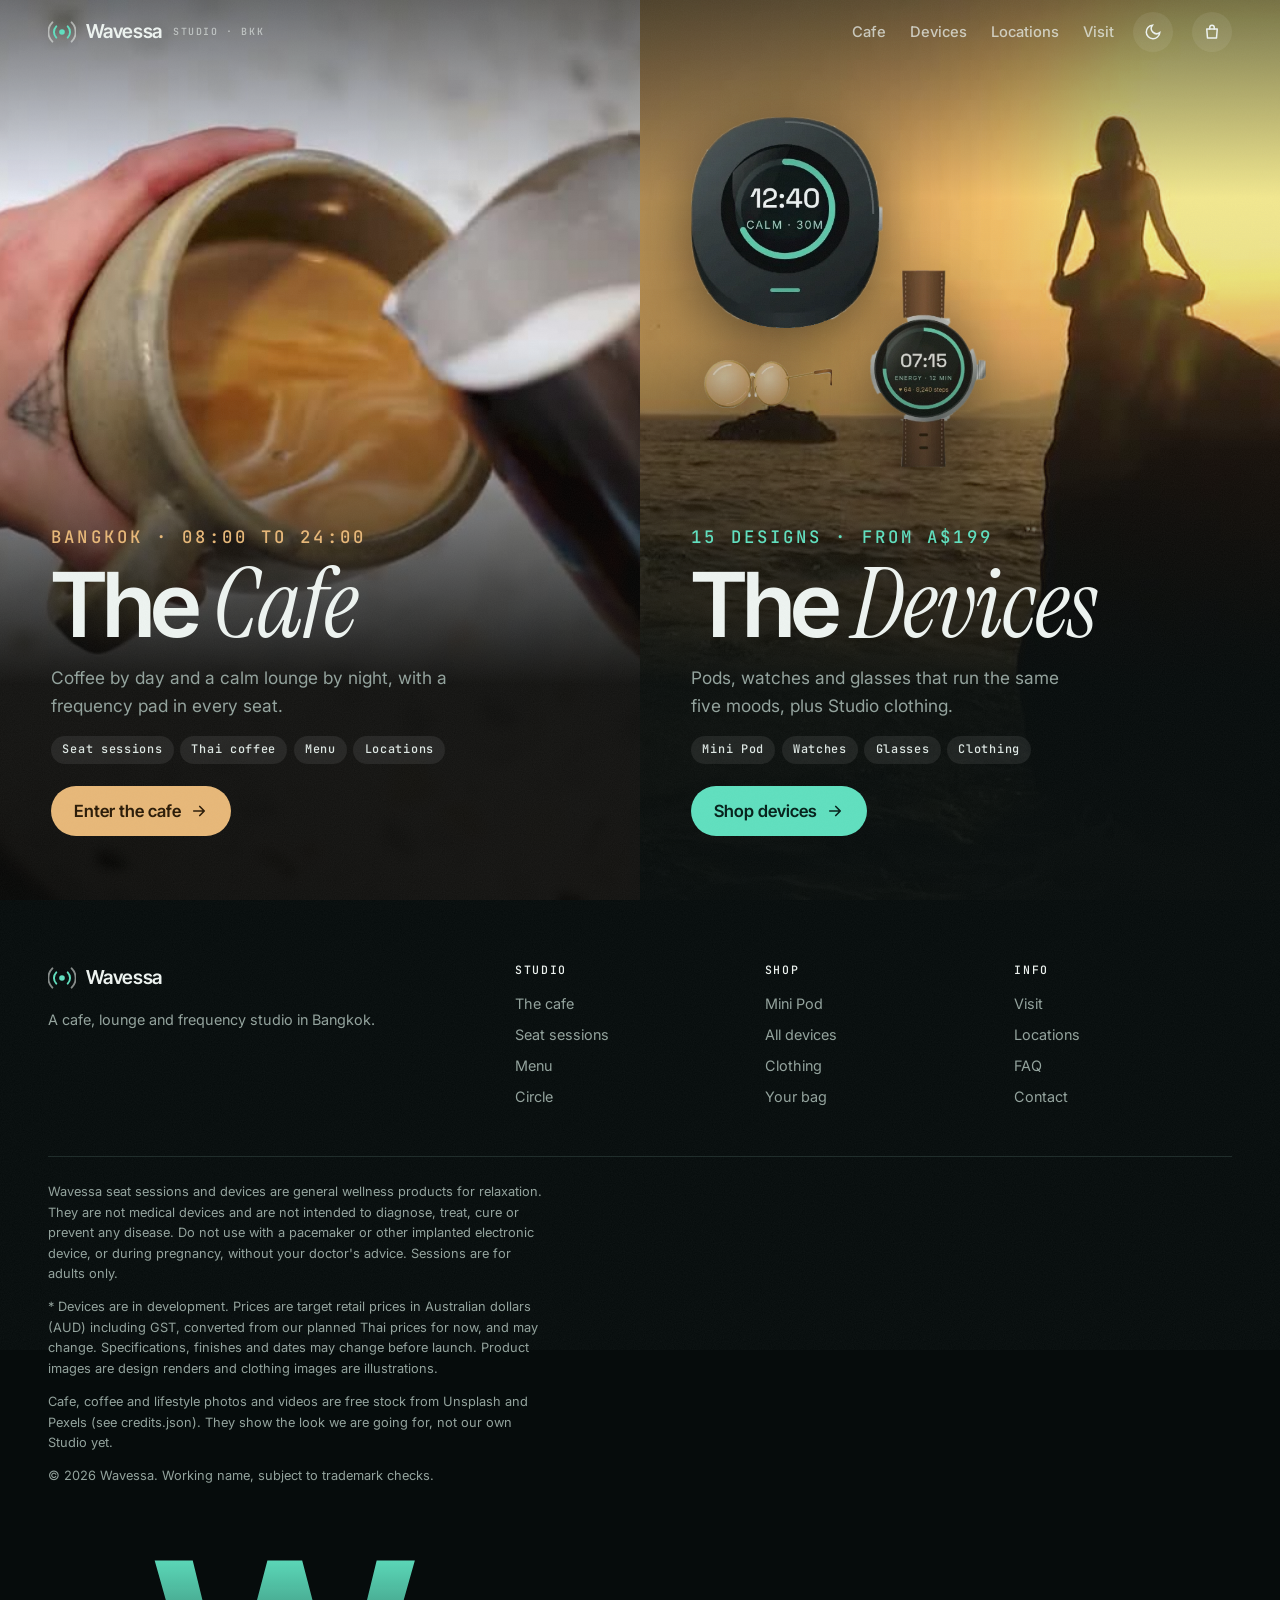
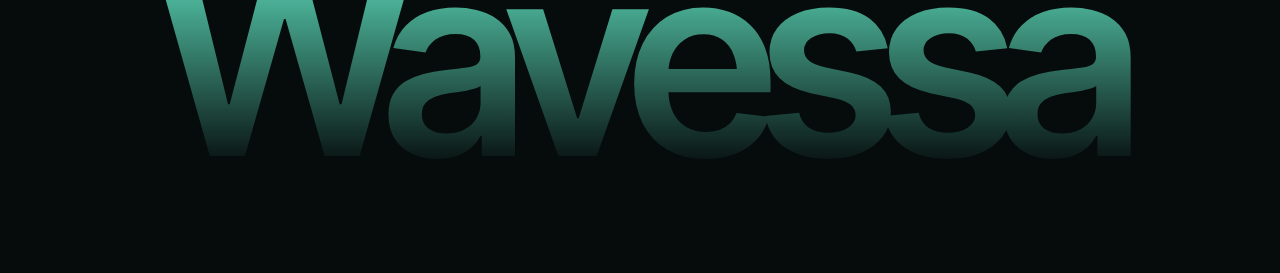
==== commit 2616b36f: "Upgrade round: serif accents, grain, footer wordmark, intro, magnetic buttons, smoother FAQ, foundin" ====
--- a/index.html
+++ b/index.html
@@ -8,7 +8,19 @@
 <meta name="theme-color" content="#060c0c">
 <link rel="preconnect" href="https://fonts.googleapis.com">
 <link rel="preconnect" href="https://fonts.gstatic.com" crossorigin>
-<link rel="stylesheet" href="https://fonts.googleapis.com/css2?family=Inter+Tight:wght@300;400;500;600;700&family=Inter:wght@400;500;600&family=JetBrains+Mono:wght@500&display=swap">
+<link rel="stylesheet" href="https://fonts.googleapis.com/css2?family=Inter+Tight:wght@300;400;500;600;700&family=Inter:wght@400;500;600&family=JetBrains+Mono:wght@500&family=Instrument+Serif:ital@0;1&display=swap">
+<link rel="icon" href="favicon.svg" type="image/svg+xml">
+<link rel="canonical" href="https://zeus4127.github.io/wavessa/">
+<meta property="og:type" content="website">
+<meta property="og:site_name" content="Wavessa">
+<meta property="og:title" content="Wavessa Studio Bangkok">
+<meta property="og:description" content="A Bangkok frequency cafe and lounge, and the pods, watches and glasses that run the same five moods. Choose the cafe or the devices.">
+<meta property="og:url" content="https://zeus4127.github.io/wavessa/">
+<meta property="og:image" content="https://zeus4127.github.io/wavessa/img/og.jpg">
+<meta property="og:image:width" content="1200">
+<meta property="og:image:height" content="630">
+<meta name="twitter:card" content="summary_large_image">
+<script type="application/ld+json">{"@context":"https://schema.org","@type":"Organization","name":"Wavessa","url":"https://zeus4127.github.io/wavessa/","logo":"https://zeus4127.github.io/wavessa/favicon.svg","description":"A frequency cafe and lounge in Bangkok, and the pods, watches and glasses that run the same five moods.","areaServed":["Bangkok","Australia"]}</script>
 <link rel="stylesheet" href="site.css">
 </head>
 <body data-title="Studio Bangkok" data-page="door">
@@ -32,7 +44,7 @@
   <a class="half cafe" href="cafe.html">
     <video class="bgv" autoplay muted loop playsinline preload="metadata" poster="video/latte-art-top.jpg" aria-hidden="true"><source src="video/latte-art-top.mp4" type="video/mp4"></video>
     <p class="eyebrow">Bangkok · 08:00 to 24:00</p>
-    <h2>The Cafe</h2>
+    <h2>The <em class="sf">Cafe</em></h2>
     <p>Coffee by day and a calm lounge by night, with a frequency pad in every seat.</p>
     <div class="chips2"><span>Seat sessions</span><span>Thai coffee</span><span>Menu</span><span>Locations</span></div>
     <span class="go">Enter the cafe <svg viewBox="0 0 24 24" fill="none" stroke="currentColor" stroke-width="2.2" stroke-linecap="round" stroke-linejoin="round"><path d="M5 12h14M13 6l6 6-6 6"/></svg></span>
@@ -41,7 +53,7 @@
     <video class="bgv" autoplay muted loop playsinline preload="metadata" poster="video/meditate-sea.jpg" aria-hidden="true"><source src="video/meditate-sea.mp4" type="video/mp4"></video>
     <div class="floaters" aria-hidden="true"><img src="img/cut/pebble.webp" alt=""><img src="img/cut/classic.webp" alt=""><img src="img/cut/roundwire.webp" alt=""></div>
     <p class="eyebrow">15 designs · from A$199</p>
-    <h2>The Devices</h2>
+    <h2>The <em class="sf">Devices</em></h2>
     <p>Pods, watches and glasses that run the same five moods, plus Studio clothing.</p>
     <div class="chips2"><span>Mini Pod</span><span>Watches</span><span>Glasses</span><span>Clothing</span></div>
     <span class="go">Shop devices <svg viewBox="0 0 24 24" fill="none" stroke="currentColor" stroke-width="2.2" stroke-linecap="round" stroke-linejoin="round"><path d="M5 12h14M13 6l6 6-6 6"/></svg></span>
@@ -61,6 +73,7 @@
       <p>Cafe, coffee and lifestyle photos and videos are free stock from <a href="https://unsplash.com">Unsplash</a> and <a href="https://www.pexels.com">Pexels</a> (see credits.json). They show the look we are going for, not our own Studio yet.</p>
       <p>© <span id="yr">2026</span> <span data-brand>Wavessa</span>. Working name, subject to trademark checks.</p>
     </div>
+    <div class="bigmark" aria-hidden="true"><span data-brand>Wavessa</span></div>
   </div>
 </footer>
 
--- a/site.css
+++ b/site.css
@@ -547,7 +547,7 @@
 .loc-film figcaption{position:absolute;left:0;bottom:0;right:0;padding:3rem 1.4rem 1.2rem;background:linear-gradient(transparent,rgba(0,0,0,.75));color:#fff;display:grid;gap:.25rem}
 .loc-film b{font:600 clamp(1.2rem,2.4vw,1.7rem)/1.1 var(--f-d);letter-spacing:-.02em}
 .loc-film span{font:500 .72rem/1.4 var(--f-m);letter-spacing:.08em;opacity:.8}
-#circle{background:linear-gradient(rgba(6,12,12,.84),rgba(6,12,12,.93)),url(img/photo/cafe-moody.jpg) center/cover}
+#circle{background:linear-gradient(rgba(6,12,12,.84),rgba(6,12,12,.93)),url(img/photo/cafe-moody.webp) center/cover}
 .days{display:grid;grid-template-columns:repeat(3,1fr);gap:1rem}
 .day{margin:0;position:relative;border-radius:var(--r);overflow:hidden;aspect-ratio:4/5;background:var(--card)}
 .day>img:first-child{width:100%;height:100%;object-fit:cover;display:block;transition:transform 1s cubic-bezier(.2,.7,.2,1)}
@@ -624,3 +624,29 @@
 .st p{color:var(--night-muted);font-size:1.12rem;max-width:34ch}
 @media (max-width:900px){.story{grid-template-columns:1fr;gap:0}.story-stage{position:relative;top:auto;height:340px}.story-stage img{width:min(56%,230px)}.story-steps{padding:1rem 0 0;gap:2rem}.st{min-height:0;opacity:1}.st h3{font-size:clamp(1.7rem,8vw,2.4rem)}}
 @media (max-width:560px){.sub-tog{display:grid;grid-template-columns:repeat(3,1fr);width:100%;border-radius:18px}.sub-tog button{padding:.6rem .3rem;font-size:.78rem;border-radius:14px}.sub-tog button em{display:block;margin:.25rem 0 0}}
+
+/* ---------- Upgrade round 3 ---------- */
+.sf{font-family:"Instrument Serif",Georgia,serif;font-style:italic;font-weight:400;letter-spacing:-.01em;font-size:1.08em;line-height:.9}
+.hero h1 .sf{-webkit-text-fill-color:currentColor}
+/* film grain */
+body::after{content:"";position:fixed;inset:-50%;z-index:90;pointer-events:none;opacity:.055;background-image:url("data:image/svg+xml,%3Csvg xmlns='http://www.w3.org/2000/svg' width='180' height='180'%3E%3Cfilter id='n'%3E%3CfeTurbulence type='fractalNoise' baseFrequency='.9' numOctaves='2' stitchTiles='stitch'/%3E%3CfeColorMatrix values='0 0 0 0 .5 0 0 0 0 .5 0 0 0 0 .5 0 0 0 1 0'/%3E%3C/filter%3E%3Crect width='100%25' height='100%25' filter='url(%23n)'/%3E%3C/svg%3E");animation:grain 1.2s steps(4) infinite}
+@keyframes grain{25%{transform:translate(-3%,2%)}50%{transform:translate(2%,-3%)}75%{transform:translate(-2%,-2%)}}
+@media (prefers-reduced-motion:reduce){body::after{animation:none}}
+/* big footer wordmark */
+.bigmark{margin-top:clamp(2rem,6vw,4rem);font:600 clamp(4.5rem,21vw,19rem)/.8 var(--f-d);letter-spacing:-.065em;text-align:center;background:linear-gradient(180deg,var(--mint),rgba(95,224,191,.05) 92%);-webkit-background-clip:text;background-clip:text;color:transparent;user-select:none;white-space:nowrap;overflow:hidden;padding-bottom:.04em}
+/* smoother FAQ */
+:root{interpolate-size:allow-keywords}
+details::details-content{height:0;overflow:hidden;transition:height .45s cubic-bezier(.2,.7,.2,1),content-visibility .45s allow-discrete}
+details[open]::details-content{height:auto}
+/* magnetic */
+.mag{transition:transform .35s cubic-bezier(.2,.7,.2,1)}
+/* founding price */
+.found{display:block;margin-top:.35rem;font:600 .78rem/1.3 var(--f-m);letter-spacing:.04em;color:var(--amber)}
+/* first-visit intro */
+.intro{position:fixed;inset:0;z-index:100;background:var(--night);display:grid;place-items:center;transition:clip-path .9s cubic-bezier(.7,0,.2,1);clip-path:inset(0 0 0 0)}
+.intro.go{clip-path:inset(0 0 100% 0)}
+.intro div{display:flex;align-items:center;gap:.8rem;color:#eef4f1;font:600 clamp(1.6rem,5vw,2.6rem)/1 var(--f-d);letter-spacing:-.03em}
+.intro svg{width:44px;height:44px}
+.intro svg path{stroke-dasharray:40;stroke-dashoffset:40;animation:introdraw .9s .1s cubic-bezier(.2,.7,.2,1) forwards}
+.intro em{font-family:"Instrument Serif",Georgia,serif;font-weight:400;color:var(--mint);margin-left:.3rem}
+@keyframes introdraw{to{stroke-dashoffset:0}}
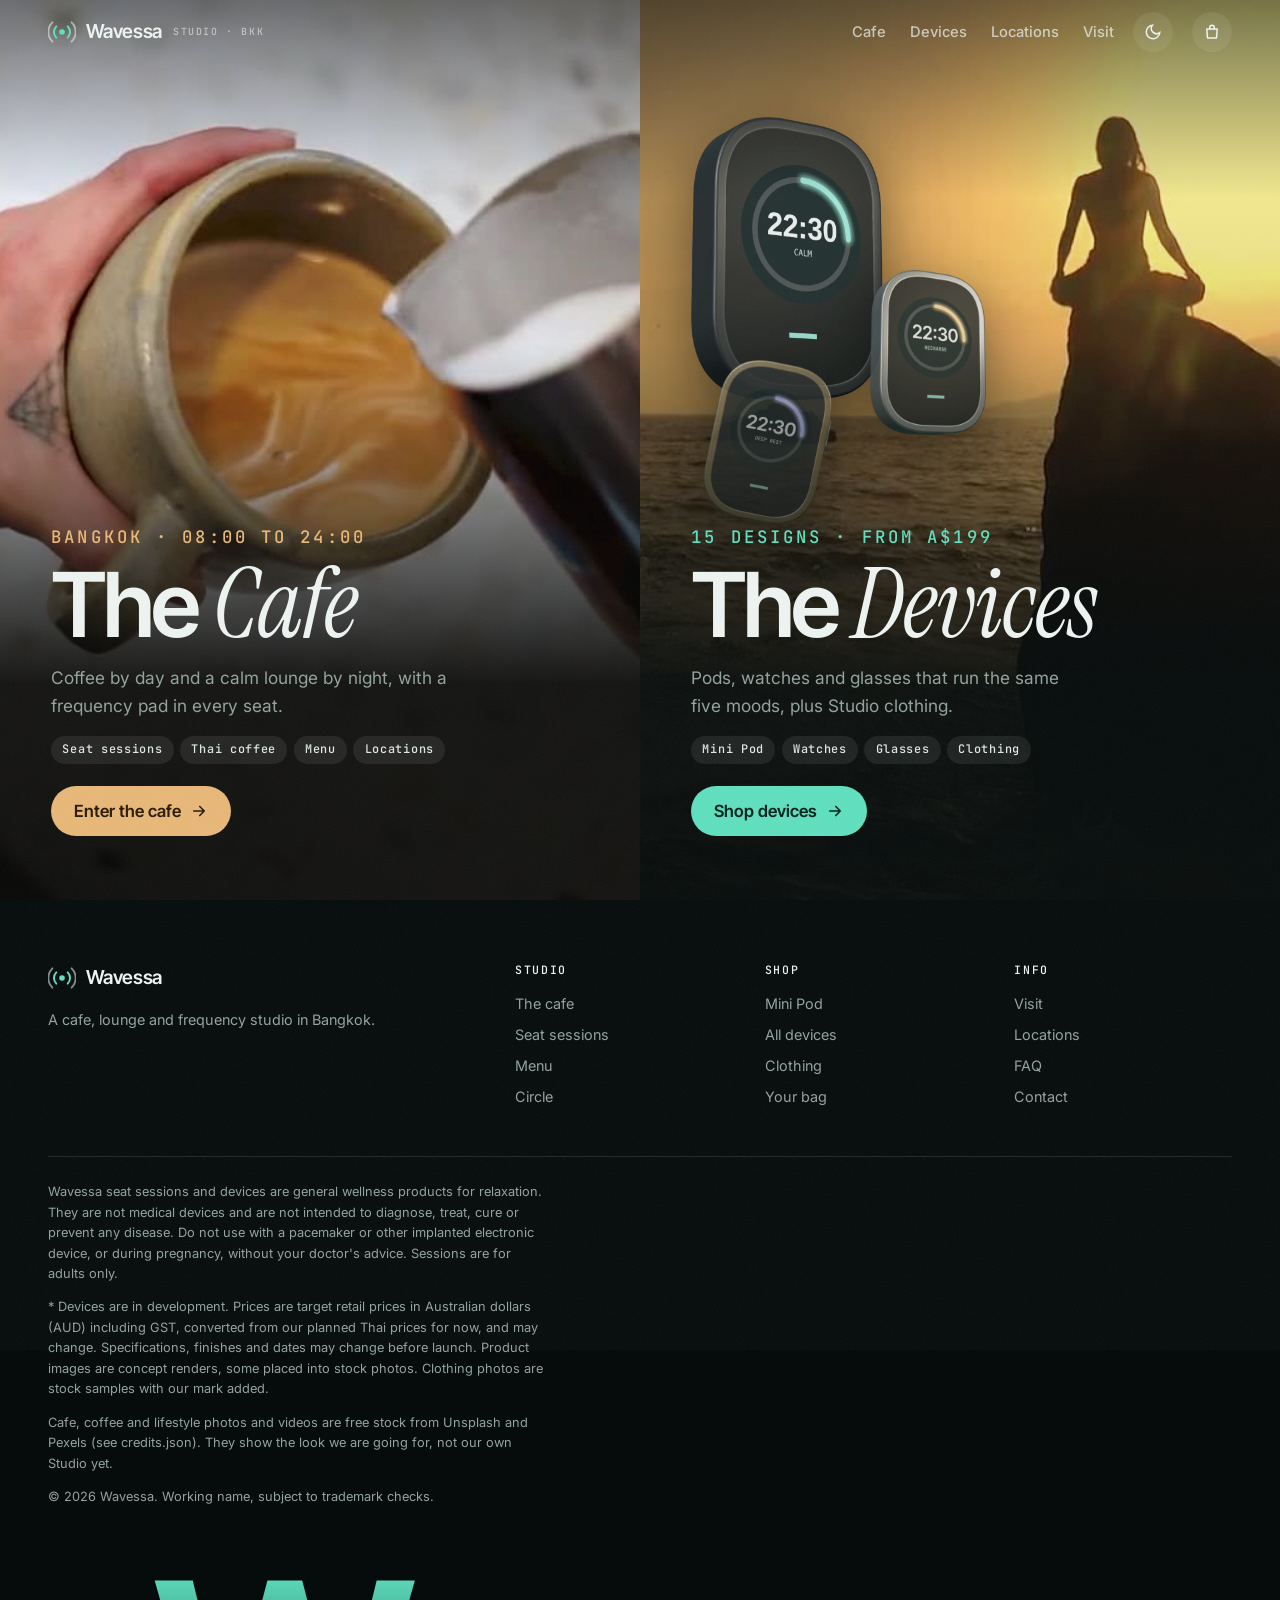
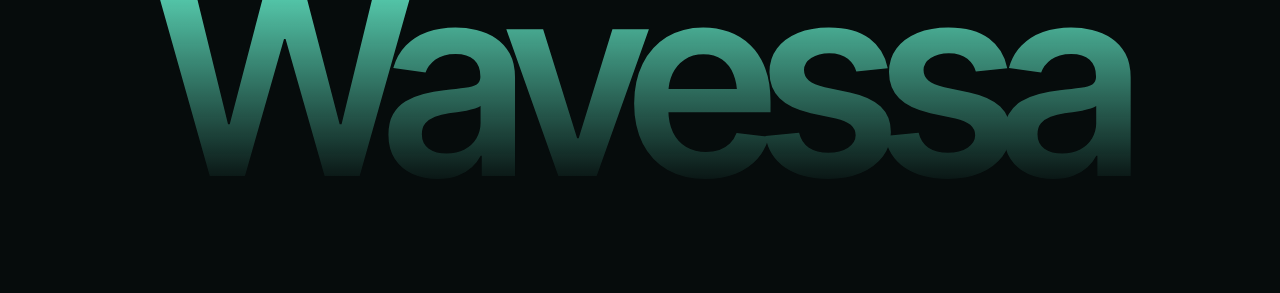
==== commit f16f333f: "Real-looking device and clothing images, stock Bangkok location photos, and a cafe Day/Night mode wi" ====
--- a/index.html
+++ b/index.html
@@ -51,7 +51,7 @@
   </a>
   <a class="half dev" href="devices.html">
     <video class="bgv" autoplay muted loop playsinline preload="metadata" poster="video/meditate-sea.jpg" aria-hidden="true"><source src="video/meditate-sea.mp4" type="video/mp4"></video>
-    <div class="floaters" aria-hidden="true"><img src="img/cut/pebble.webp" alt=""><img src="img/cut/classic.webp" alt=""><img src="img/cut/roundwire.webp" alt=""></div>
+    <div class="floaters" aria-hidden="true"><img src="img/real/pod-graphite-34.webp" alt=""><img src="img/real/pod-silver-34.webp" alt=""><img src="img/real/pod-champ-flat.webp" alt=""></div>
     <p class="eyebrow">15 designs · from A$199</p>
     <h2>The <em class="sf">Devices</em></h2>
     <p>Pods, watches and glasses that run the same five moods, plus Studio clothing.</p>
@@ -69,7 +69,7 @@
     </div>
     <div class="legal">
       <p><span data-brand>Wavessa</span> seat sessions and devices are general wellness products for relaxation. They are not medical devices and are not intended to diagnose, treat, cure or prevent any disease. Do not use with a pacemaker or other implanted electronic device, or during pregnancy, without your doctor's advice. Sessions are for adults only.</p>
-      <p>* Devices are in development. Prices are target retail prices in Australian dollars (AUD) including GST, converted from our planned Thai prices for now, and may change. Specifications, finishes and dates may change before launch. Product images are design renders and clothing images are illustrations.</p>
+      <p>* Devices are in development. Prices are target retail prices in Australian dollars (AUD) including GST, converted from our planned Thai prices for now, and may change. Specifications, finishes and dates may change before launch. Product images are concept renders, some placed into stock photos. Clothing photos are stock samples with our mark added.</p>
       <p>Cafe, coffee and lifestyle photos and videos are free stock from <a href="https://unsplash.com">Unsplash</a> and <a href="https://www.pexels.com">Pexels</a> (see credits.json). They show the look we are going for, not our own Studio yet.</p>
       <p>© <span id="yr">2026</span> <span data-brand>Wavessa</span>. Working name, subject to trademark checks.</p>
     </div>
--- a/site.css
+++ b/site.css
@@ -650,3 +650,50 @@
 .intro svg path{stroke-dasharray:40;stroke-dashoffset:40;animation:introdraw .9s .1s cubic-bezier(.2,.7,.2,1) forwards}
 .intro em{font-family:"Instrument Serif",Georgia,serif;font-weight:400;color:var(--mint);margin-left:.3rem}
 @keyframes introdraw{to{stroke-dashoffset:0}}
+
+/* ---------- Real photo swaps ---------- */
+.prod .ph.photo img{mix-blend-mode:normal;object-fit:cover}
+.pod-hero img{filter:drop-shadow(0 50px 60px rgba(0,0,0,.55))}
+.story-stage .st-photo{position:absolute;inset:6% 2%;width:96%;height:88%;max-width:none;object-fit:cover;border-radius:28px;opacity:0;transition:opacity .8s cubic-bezier(.2,.7,.2,1),transform 1.2s cubic-bezier(.2,.7,.2,1);transform:scale(.97);z-index:3;box-shadow:0 40px 80px -30px rgba(0,0,0,.8);border:1px solid rgba(255,255,255,.1)}
+.story-stage .st-photo.on{opacity:1;transform:none}
+.story-chip{z-index:4}
+.day .dv{background:rgba(10,14,14,.35)}
+
+/* ---------- Cafe night mode ---------- */
+.dn{display:inline-flex;gap:.3rem;padding:.3rem;border-radius:999px;background:rgba(255,255,255,.08);border:1px solid rgba(255,255,255,.14);margin:0 0 1.4rem;backdrop-filter:blur(8px)}
+.dn button{display:inline-flex;align-items:center;gap:.45rem;font:600 .9rem/1 var(--f-d);padding:.7rem 1.05rem;border-radius:999px;border:0;background:transparent;color:#dfe9e5;cursor:pointer;transition:background .4s,color .4s}
+.dn button svg{width:16px;height:16px}.dn button small{font:500 .7rem/1 var(--f-m);opacity:.7}
+.dn button[aria-pressed="true"]{background:#f4efe6;color:#1a1408}
+.is-night .dn button[aria-pressed="true"]{background:var(--amber);color:#2a1a06}
+.hero-night{position:absolute;inset:0;z-index:-3;background:url(img/photo/night-bokeh.webp) center/cover;opacity:0;transition:opacity 1.2s;transform:scale(1.08);animation:kb 30s ease-in-out infinite alternate}
+@keyframes kb{to{transform:scale(1.18) translate(-2%,-1%)}}
+.is-night .hero-night{opacity:1}
+.is-night .hero h1 .warm{opacity:.35}
+.hero h1 .warm,.hero h1 .grad{transition:opacity .8s}
+html:not(.is-night) .photo-hero h1 .grad{opacity:.55}
+.pstack img{transition:opacity .5s}
+html.is-night{--bg:#0d0b09;--bg2:#13100d;--card:#1a1612;--ink:#f3ece2;--muted:#a89f93;--line:#2c2620;--tile:#1f1a15;--accent:#e8b878;--accent-2:#d9a35e;--on-accent:#2a1a06;--glow:rgba(232,184,120,.14);--mint:#e8b878;color-scheme:dark}
+html.is-night .night{--night:#0a0806;--accent:#e8b878;background:#0a0806}
+html.is-night body{background:var(--bg);color:var(--ink)}
+html.is-night .prod .ph img,html.is-night .menu-photos img{mix-blend-mode:normal}
+body,section{transition:background-color .8s,color .8s}
+.evening{position:relative;overflow:hidden}
+.evening::before{content:"";position:absolute;inset:-20% -10% auto;height:70%;background:radial-gradient(50% 60% at 70% 30%,rgba(232,184,120,.16),transparent 70%);pointer-events:none}
+.evening .eyebrow{color:var(--amber)}
+.eve-grid{display:grid;grid-template-columns:1.3fr 1fr 1fr;grid-template-rows:260px 220px;gap:1rem}
+.eg{margin:0;position:relative;border-radius:var(--r);overflow:hidden;background:#000}
+.eg img{width:100%;height:100%;object-fit:cover;display:block;transition:transform 1.2s cubic-bezier(.2,.7,.2,1)}
+.eg:hover img{transform:scale(1.05)}
+.eg.big{grid-row:span 2}.eg.wide{grid-column:span 2}
+.eg figcaption{position:absolute;left:0;right:0;bottom:0;padding:2.4rem 1rem .9rem;background:linear-gradient(transparent,rgba(0,0,0,.75));color:#fff;font:500 .9rem/1.3 var(--f-d)}
+.eve-row{display:grid;grid-template-columns:1.4fr 1fr;gap:1rem;margin-top:1rem}
+.eve-week,.eve-facts{background:rgba(255,255,255,.04);border:1px solid rgba(232,184,120,.18);border-radius:var(--r);padding:1.4rem}
+.eve-week ul{list-style:none;padding:0;margin:1rem 0 0;display:grid;gap:.2rem}
+.eve-week li{display:grid;grid-template-columns:56px 1fr;gap:.8rem;padding:.8rem 0;border-top:1px solid rgba(255,255,255,.07)}
+.eve-week li b{font:600 .8rem/1.6 var(--f-m);letter-spacing:.1em;color:var(--amber)}
+.eve-week li strong{display:block;font:600 1.05rem/1.3 var(--f-d)}
+.eve-week li span{color:var(--night-muted);font-size:.92rem}
+.eve-facts{display:grid;gap:1rem;align-content:start}
+.eve-facts div{display:grid;gap:.15rem}.eve-facts b{font:600 1.3rem/1.1 var(--f-d)}.eve-facts span{color:var(--night-muted);font-size:.9rem}
+.eve-facts .btn{justify-self:start;background:var(--amber);color:#2a1a06}
+@media (max-width:900px){.eve-grid{grid-template-columns:1fr 1fr;grid-template-rows:220px 180px 180px}.eg.big{grid-column:span 2;grid-row:auto}.eg.wide{grid-column:span 2}.eve-row{grid-template-columns:1fr}}
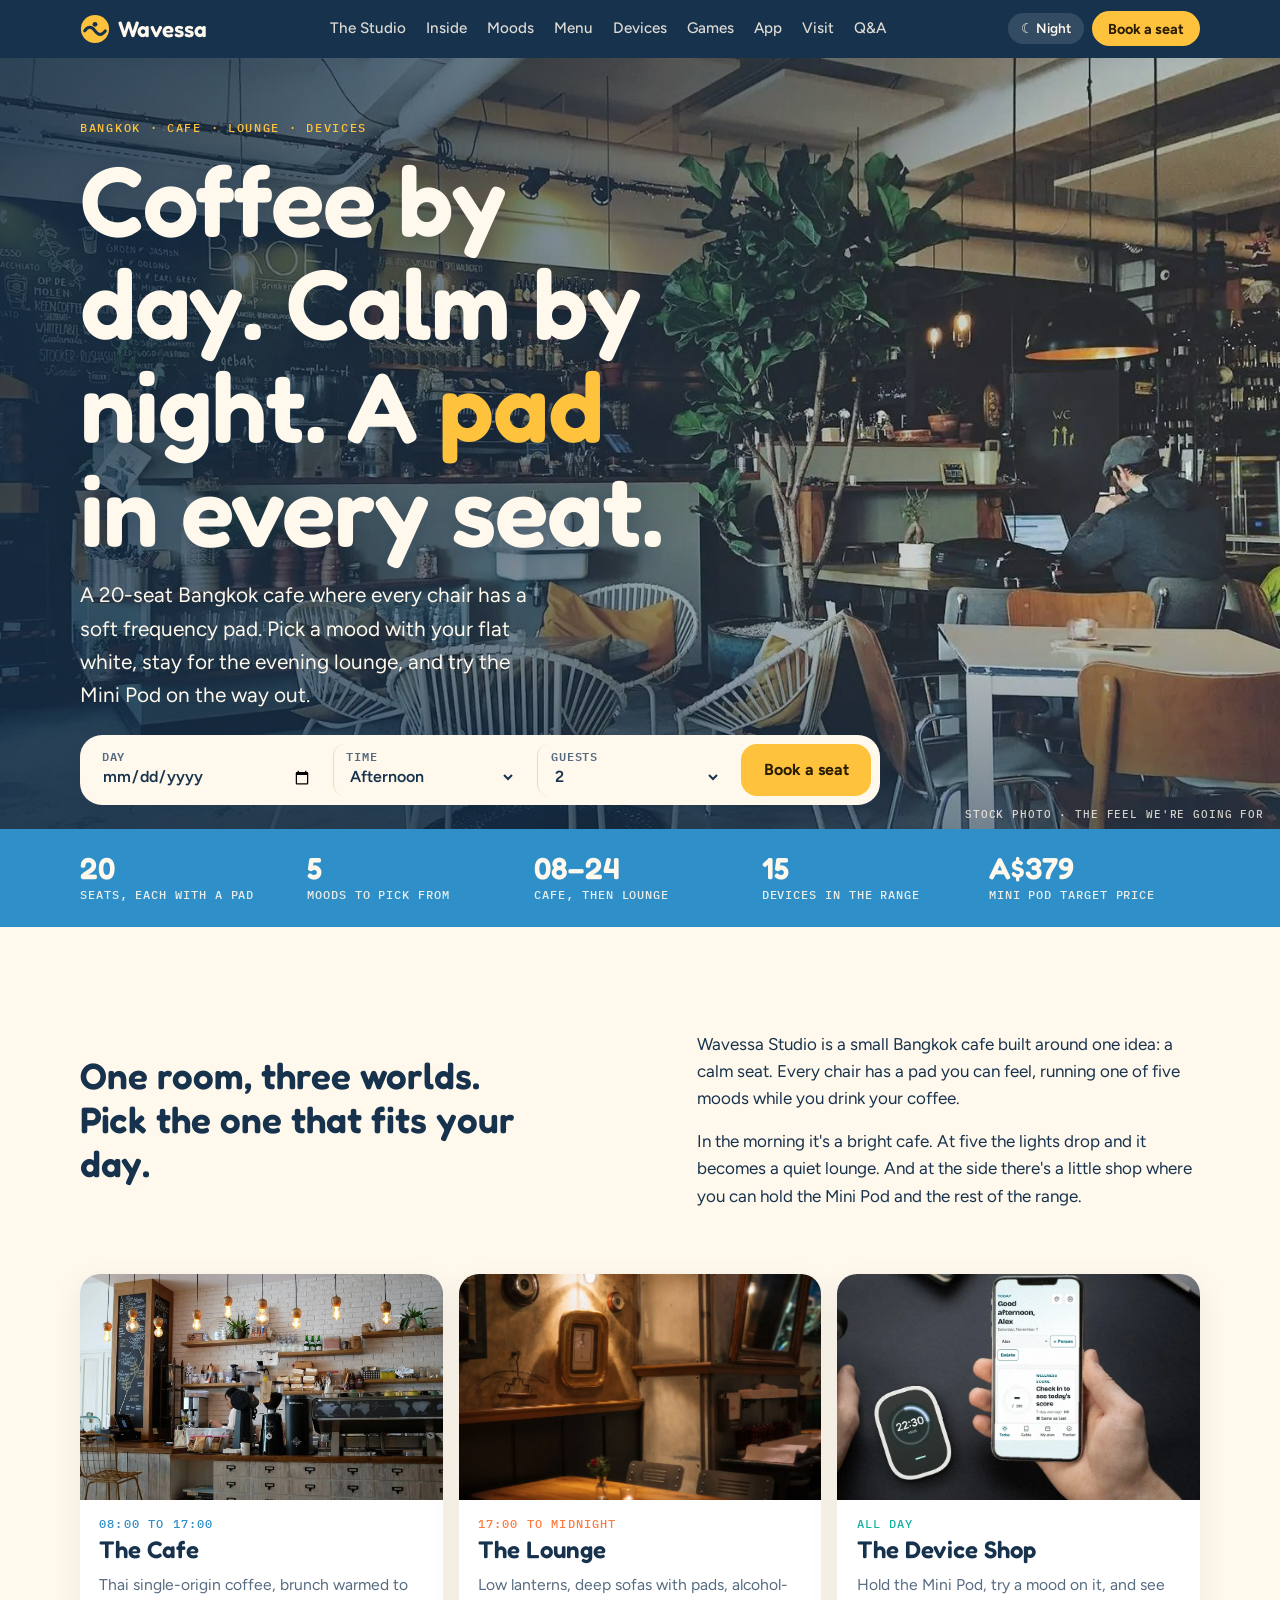
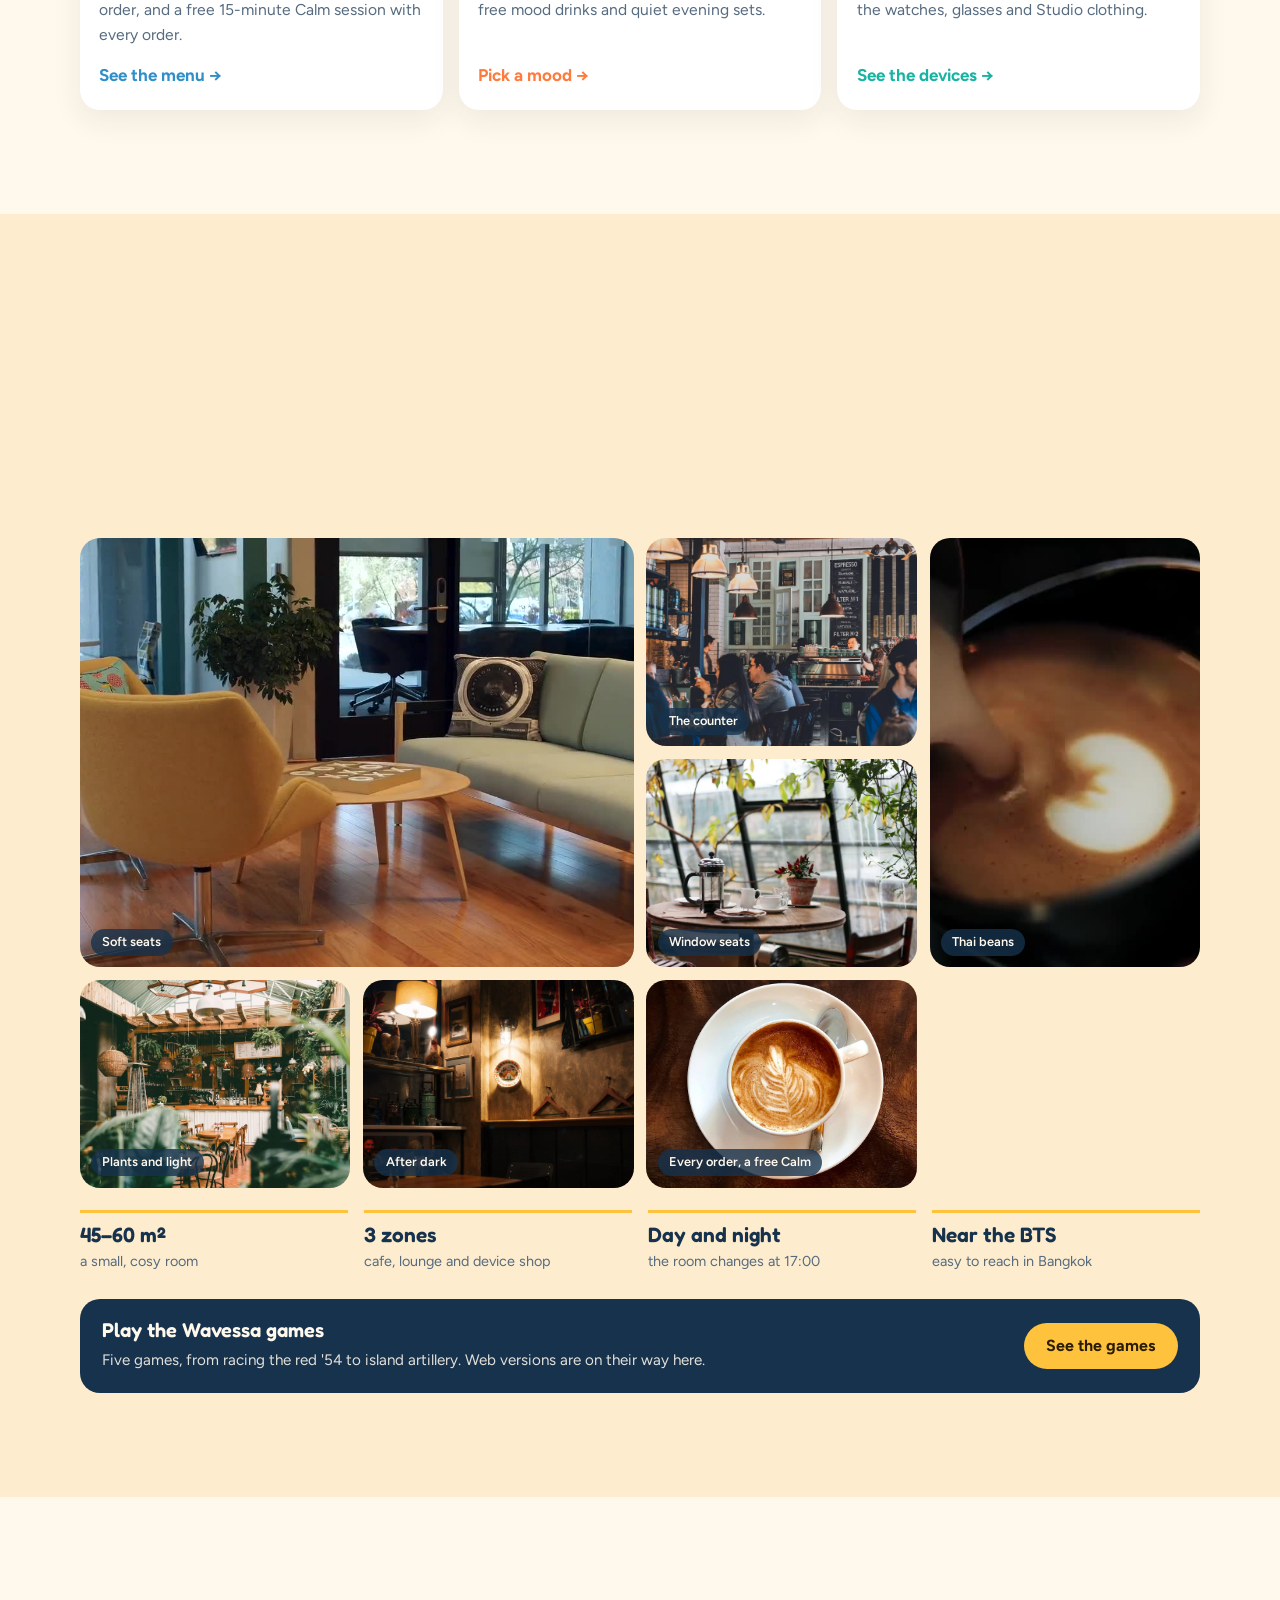
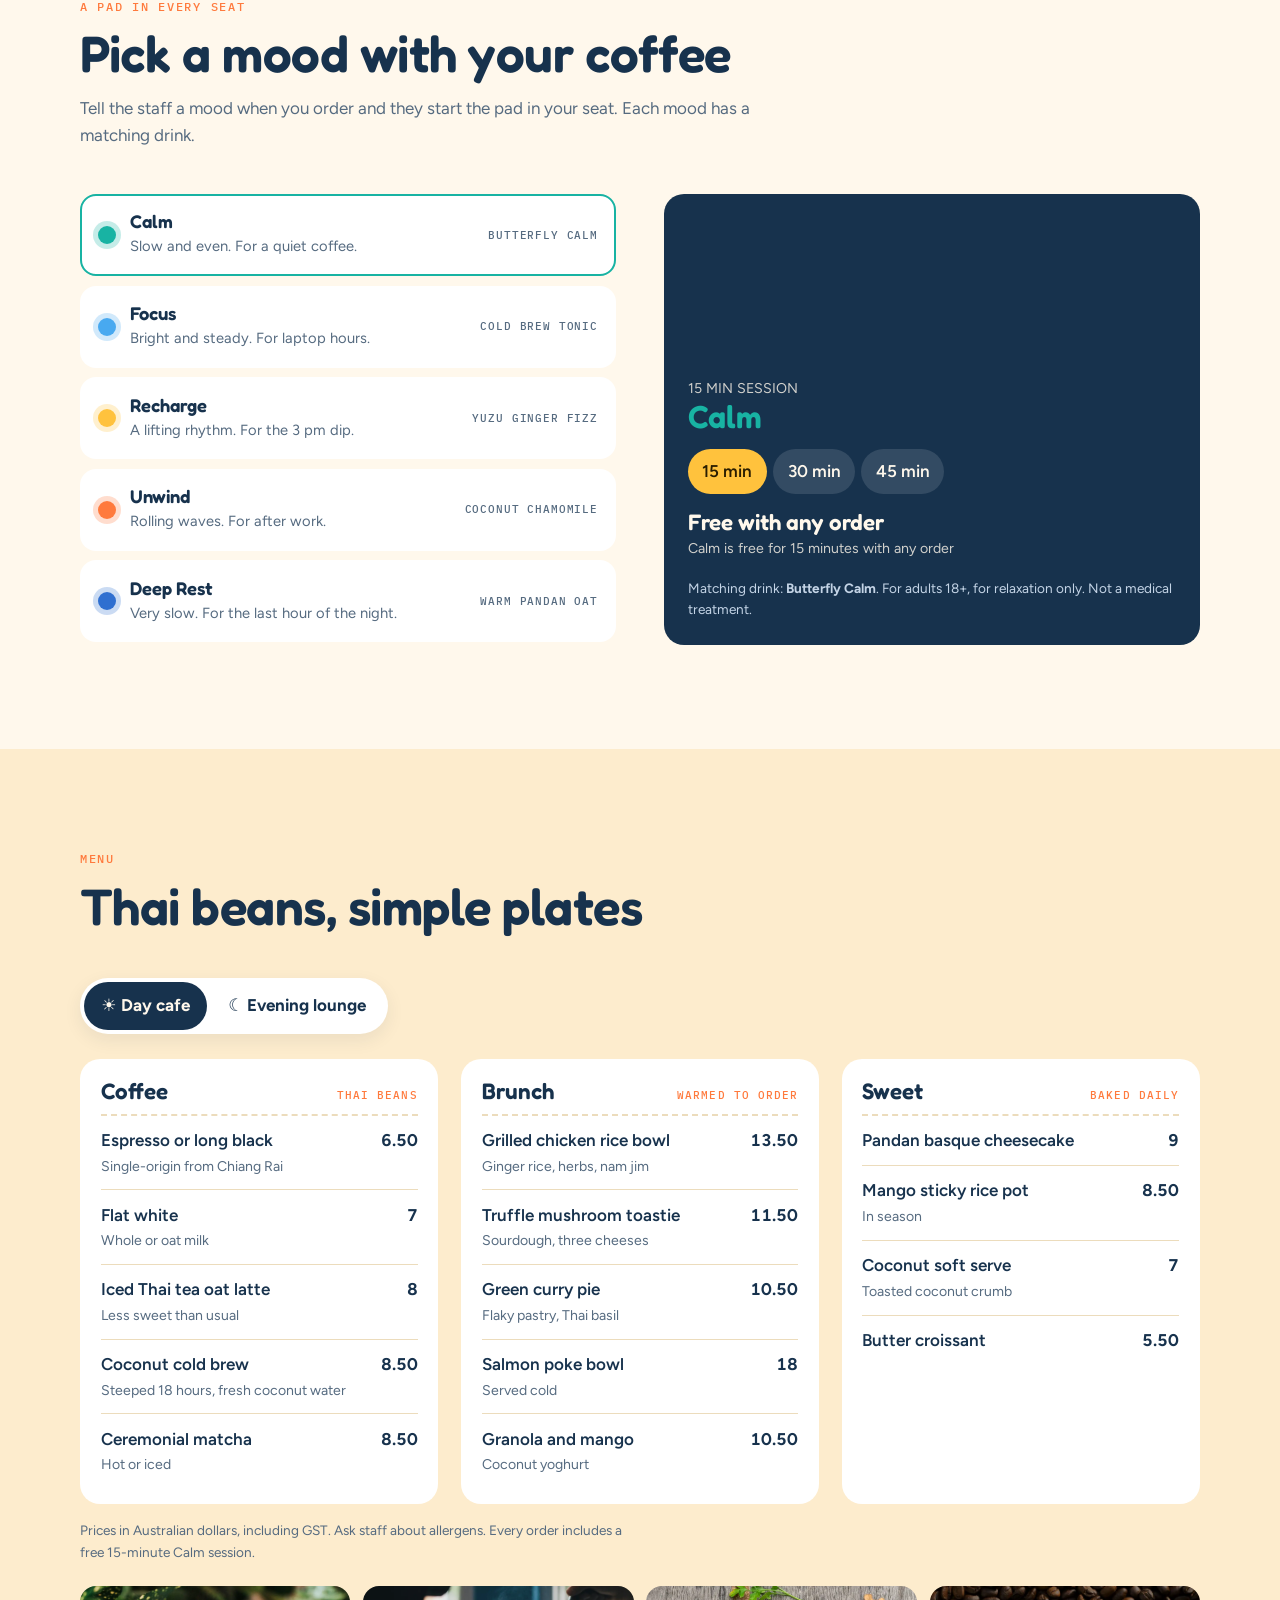
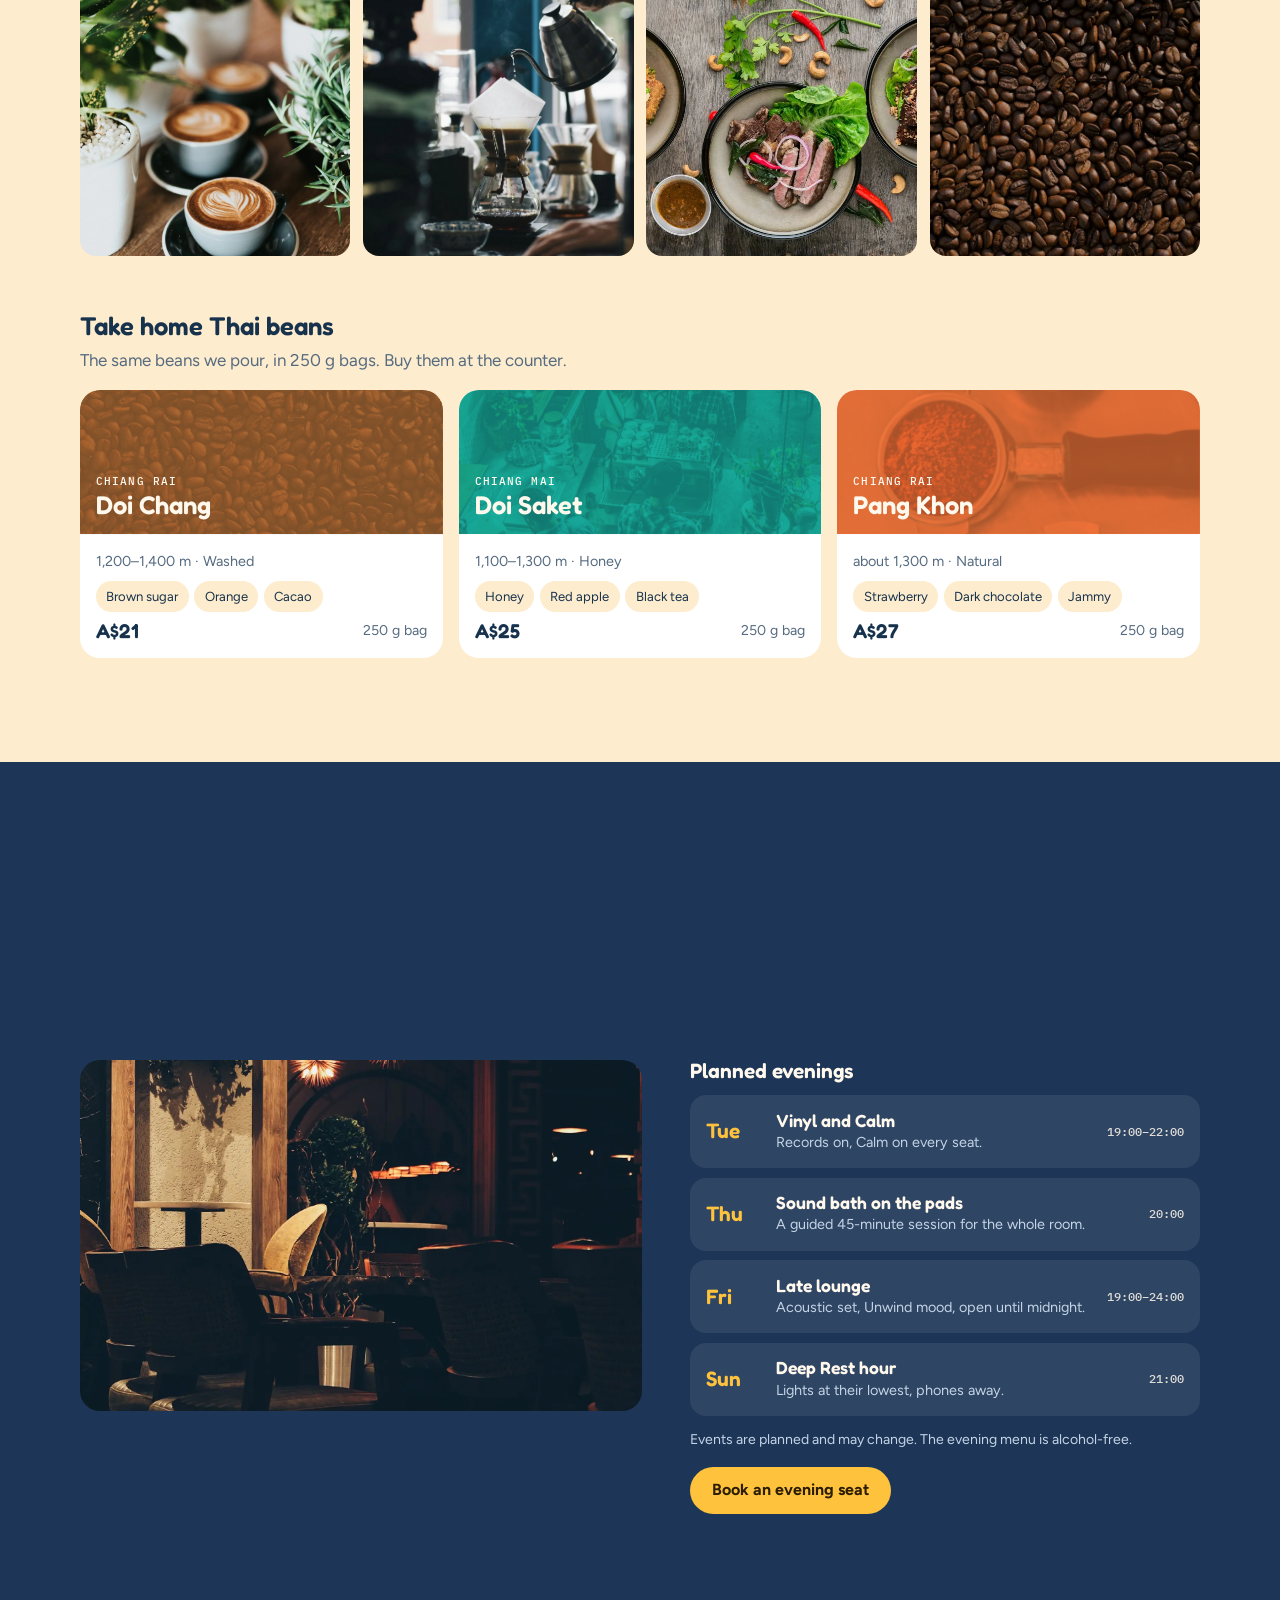
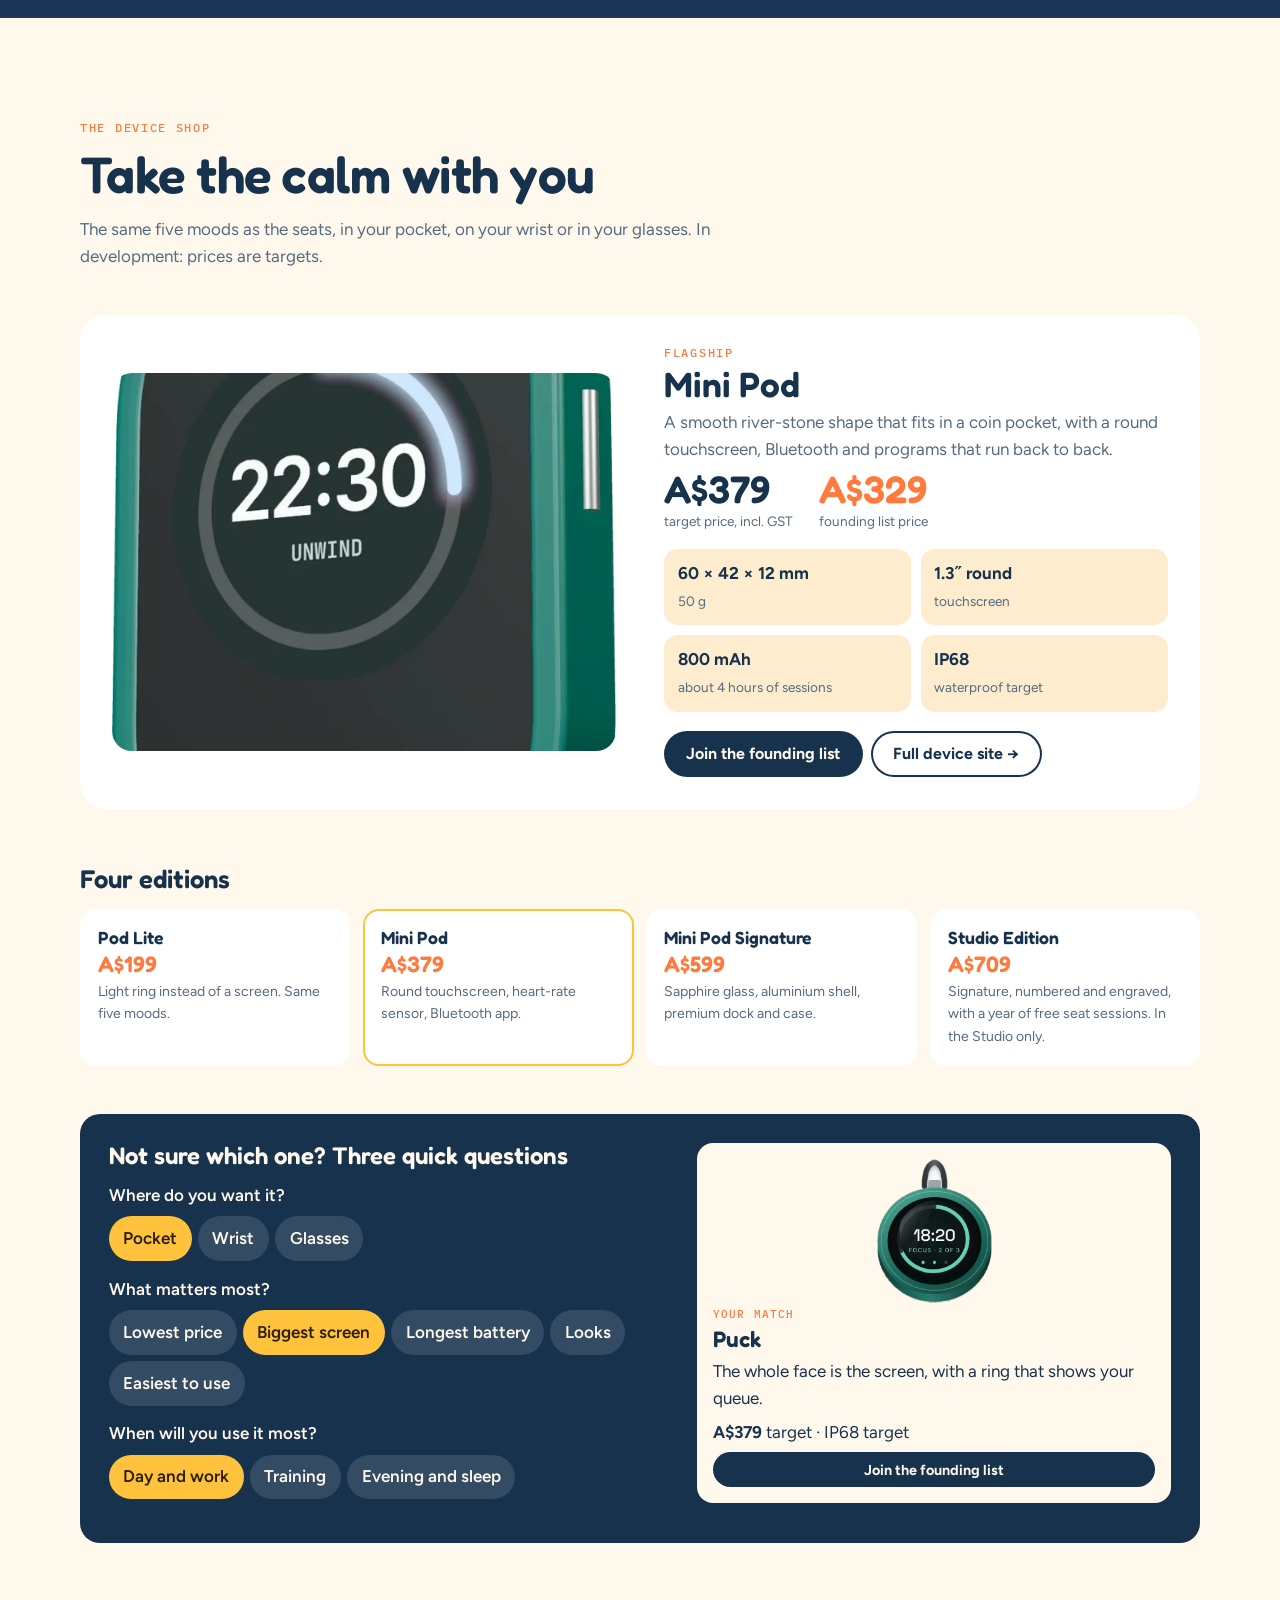
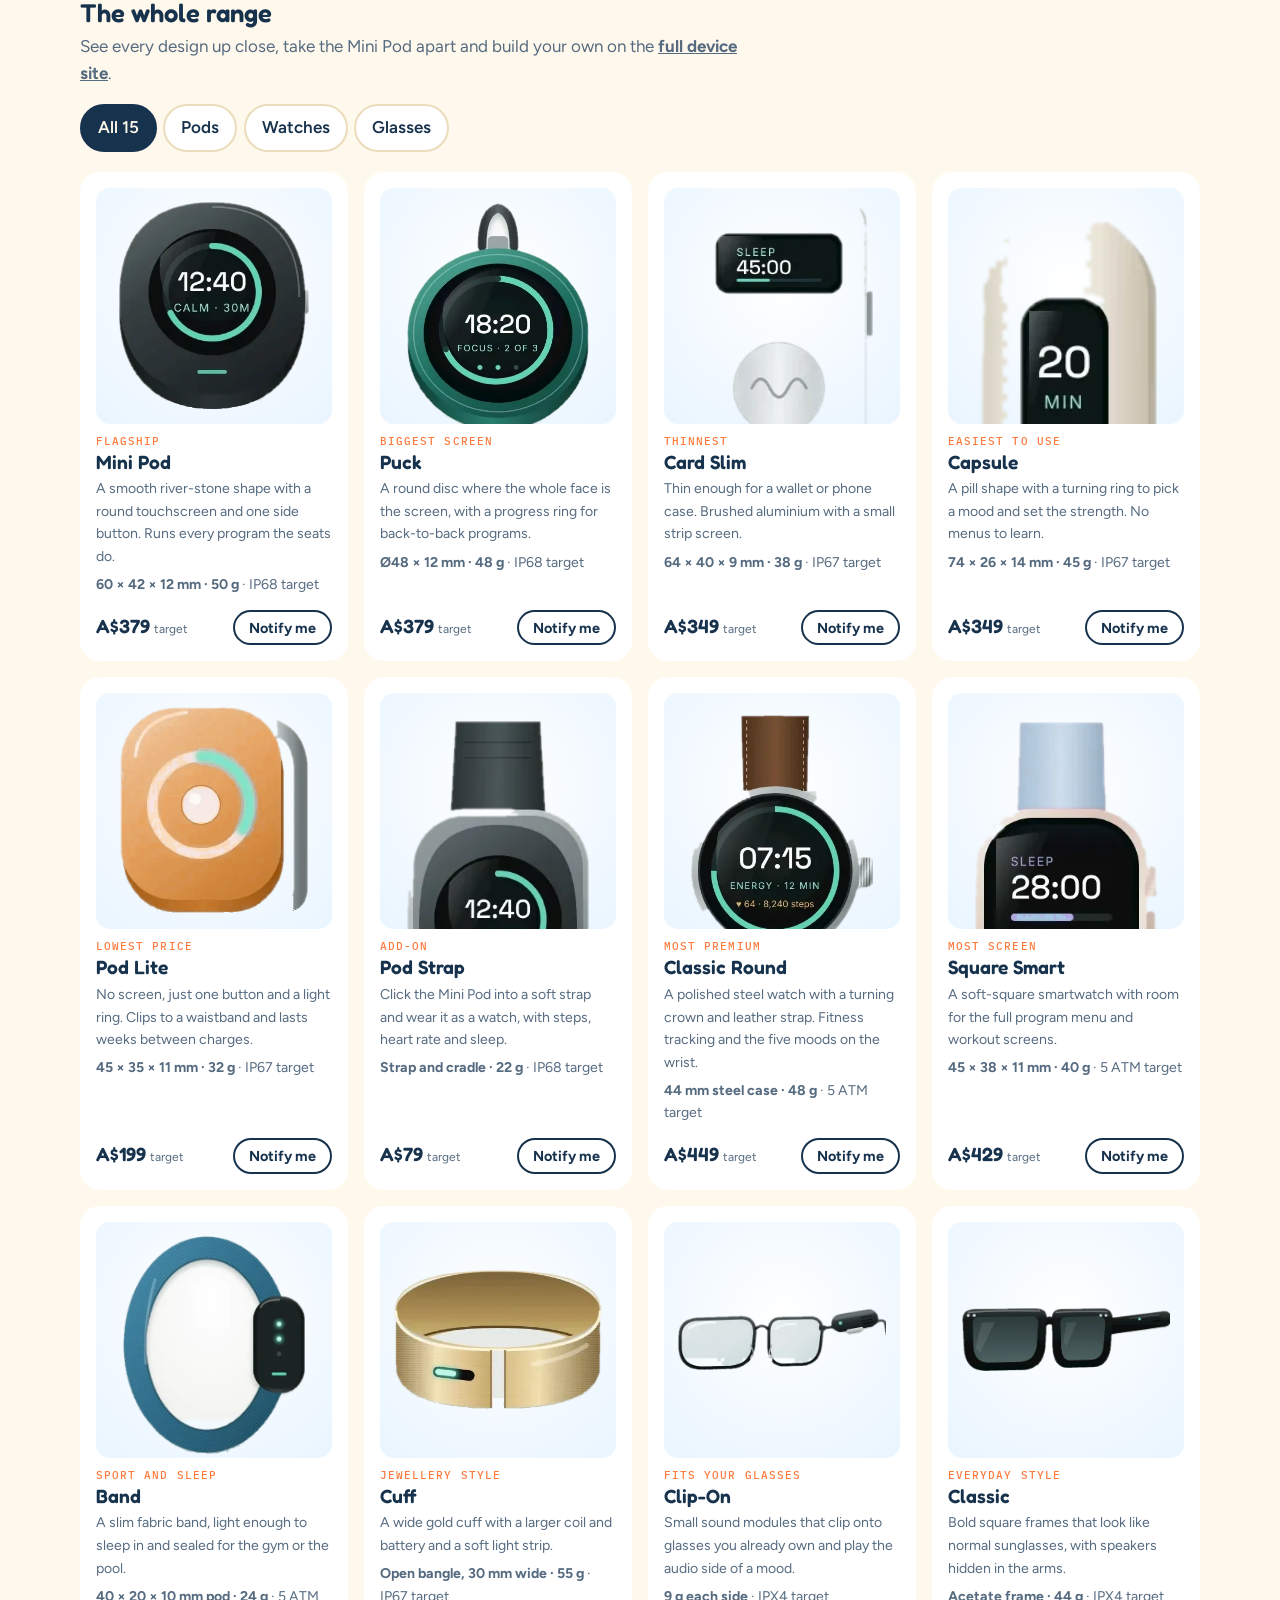
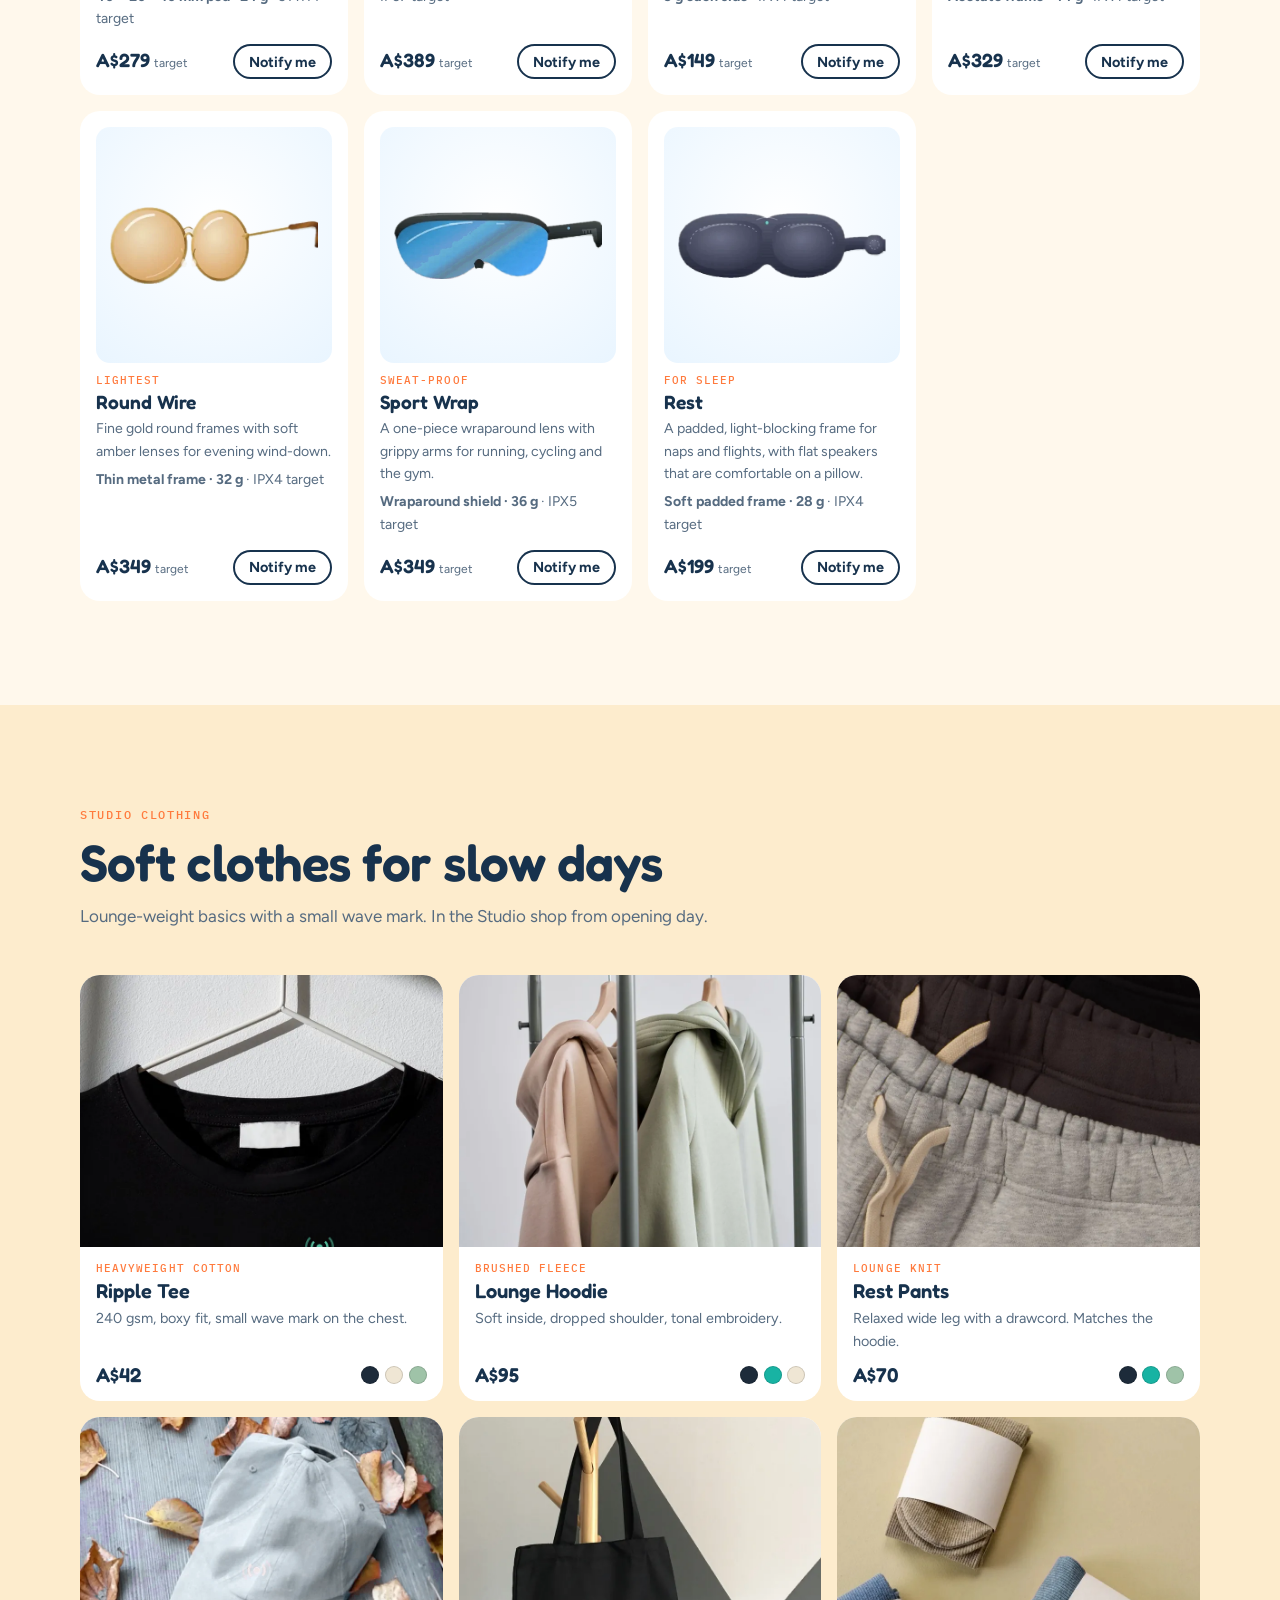
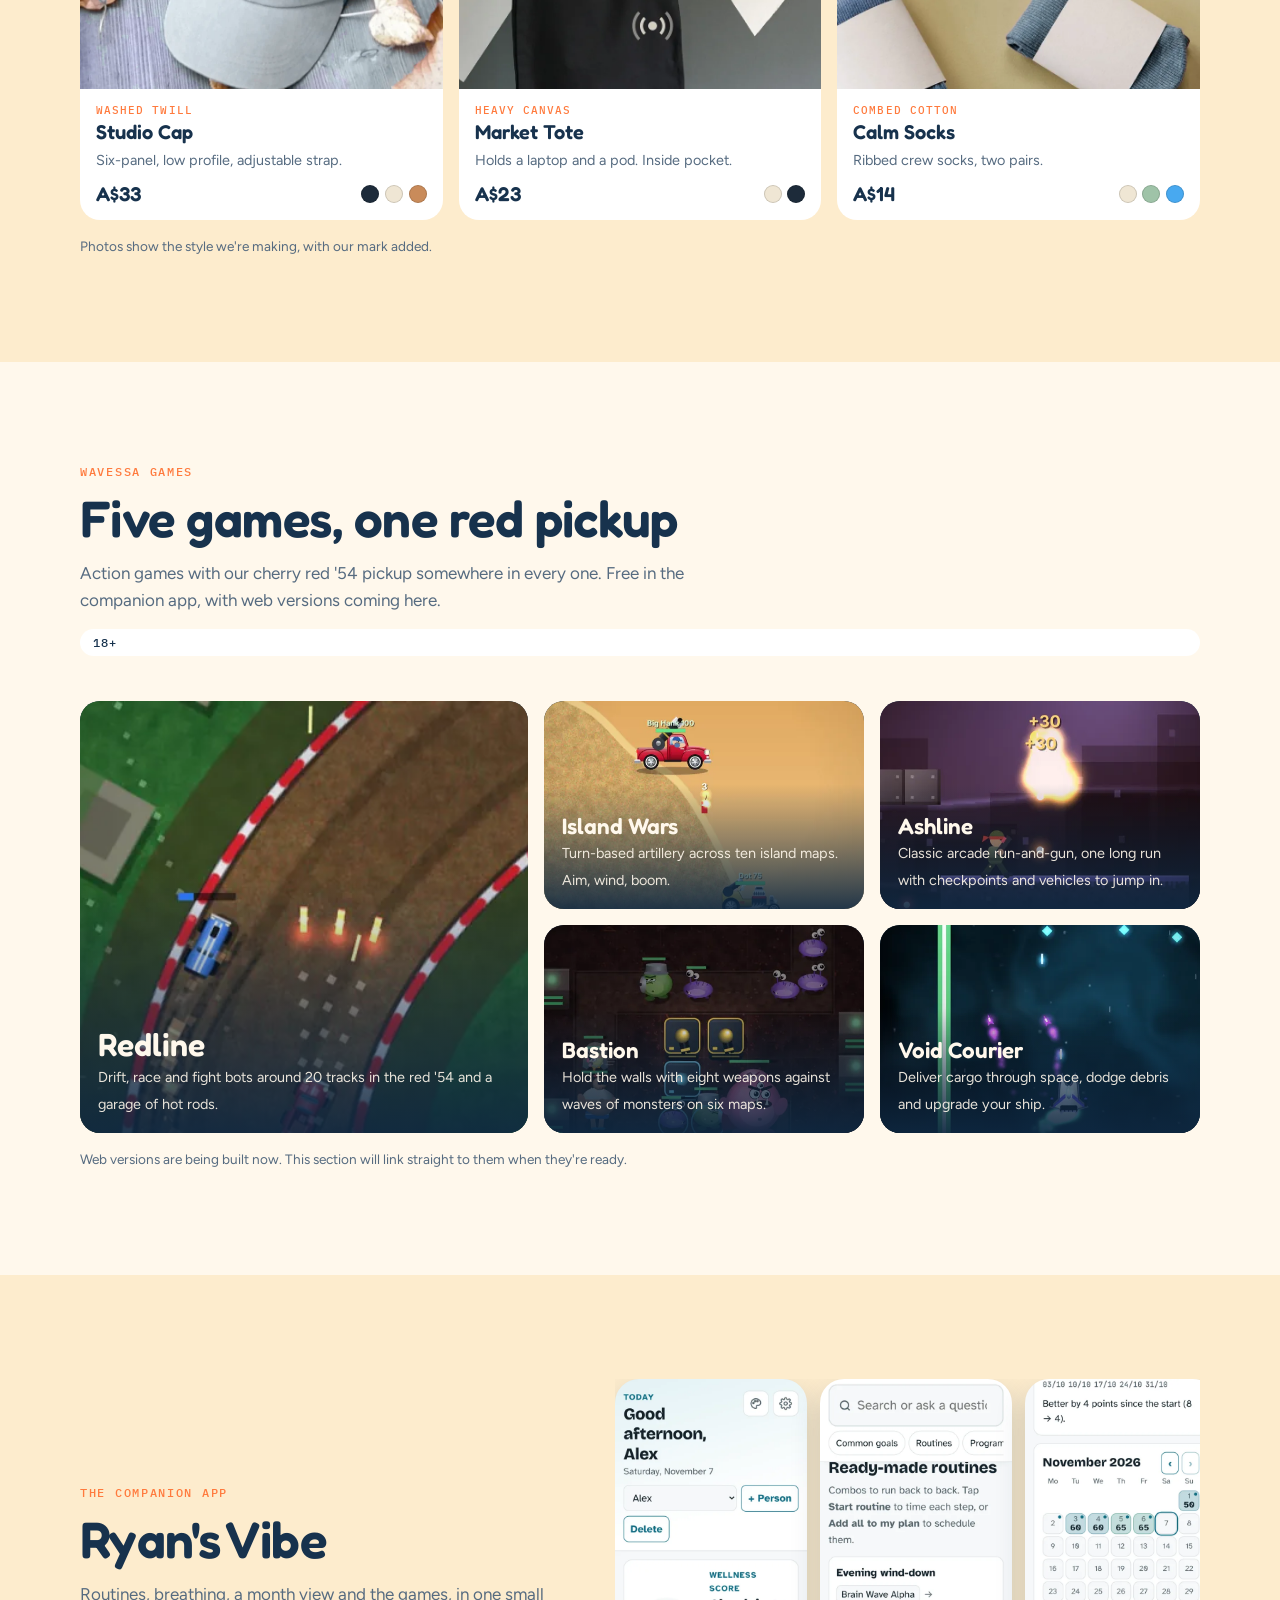
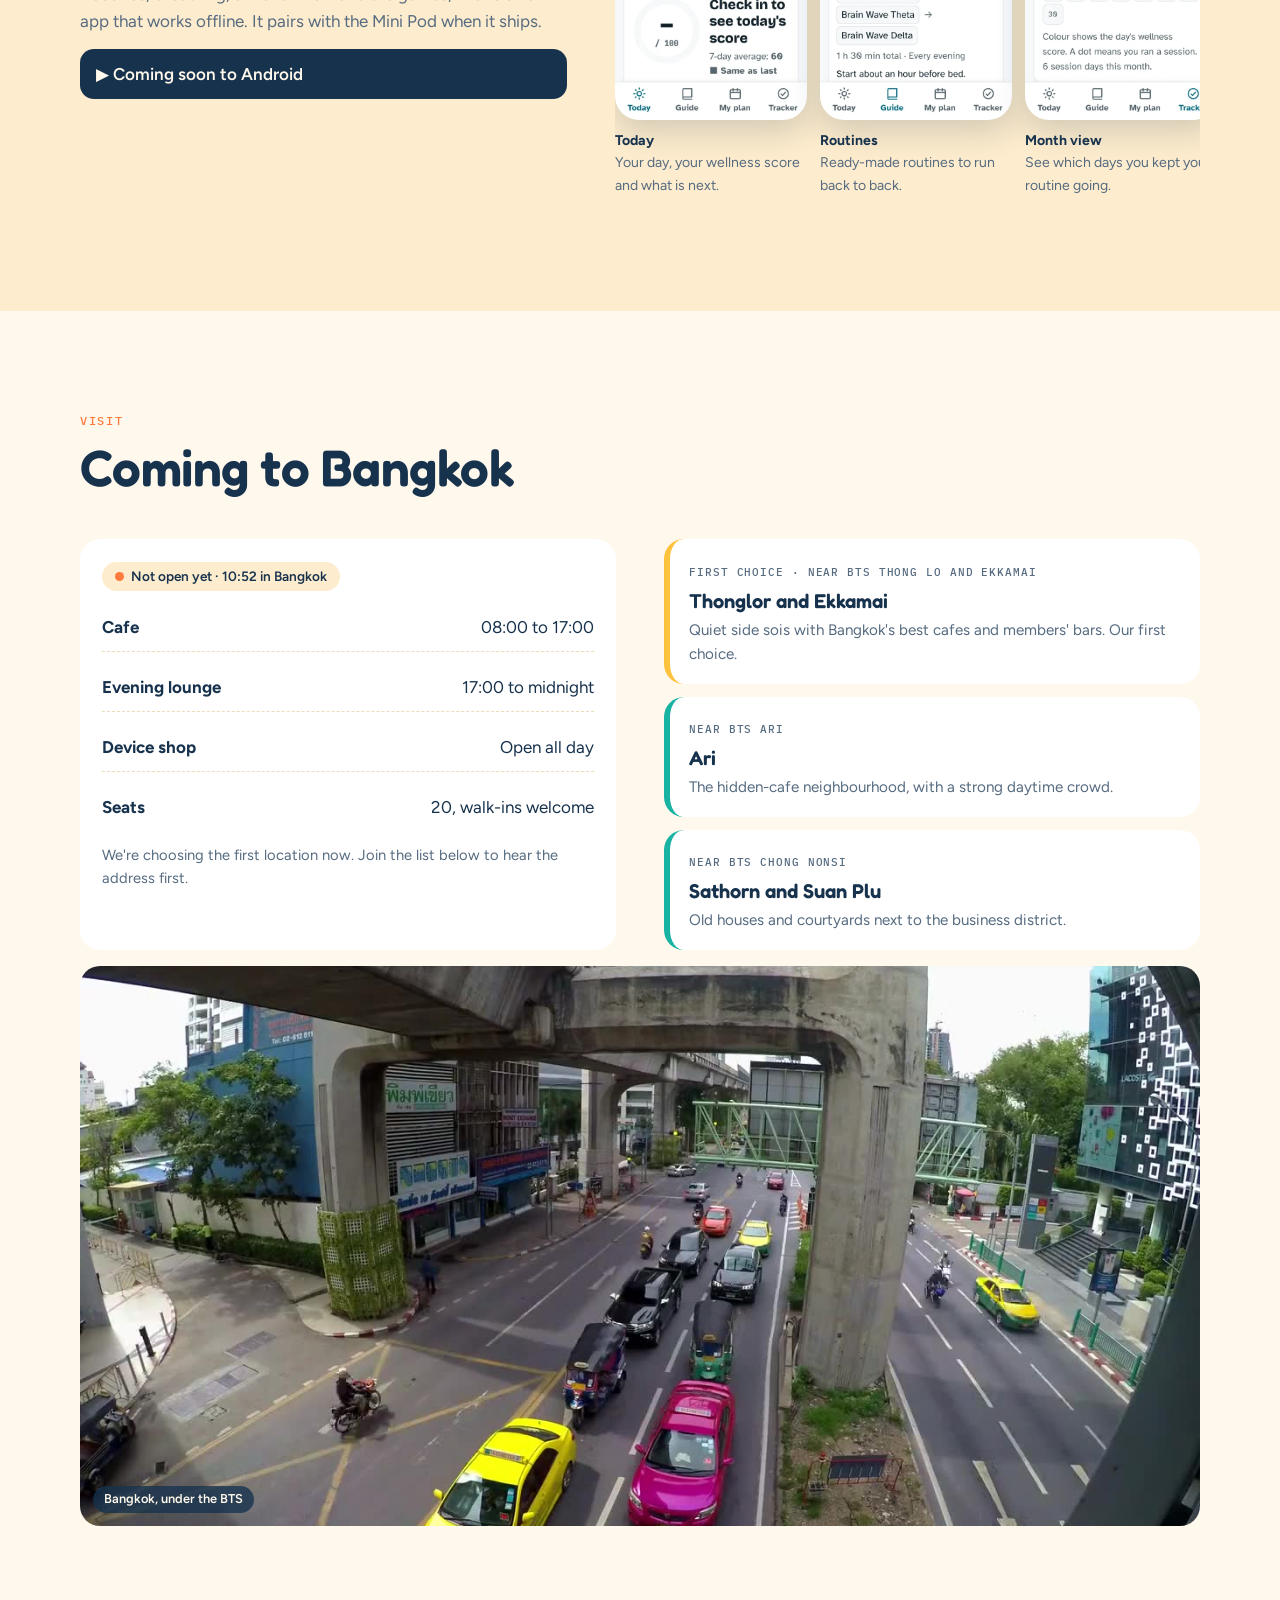
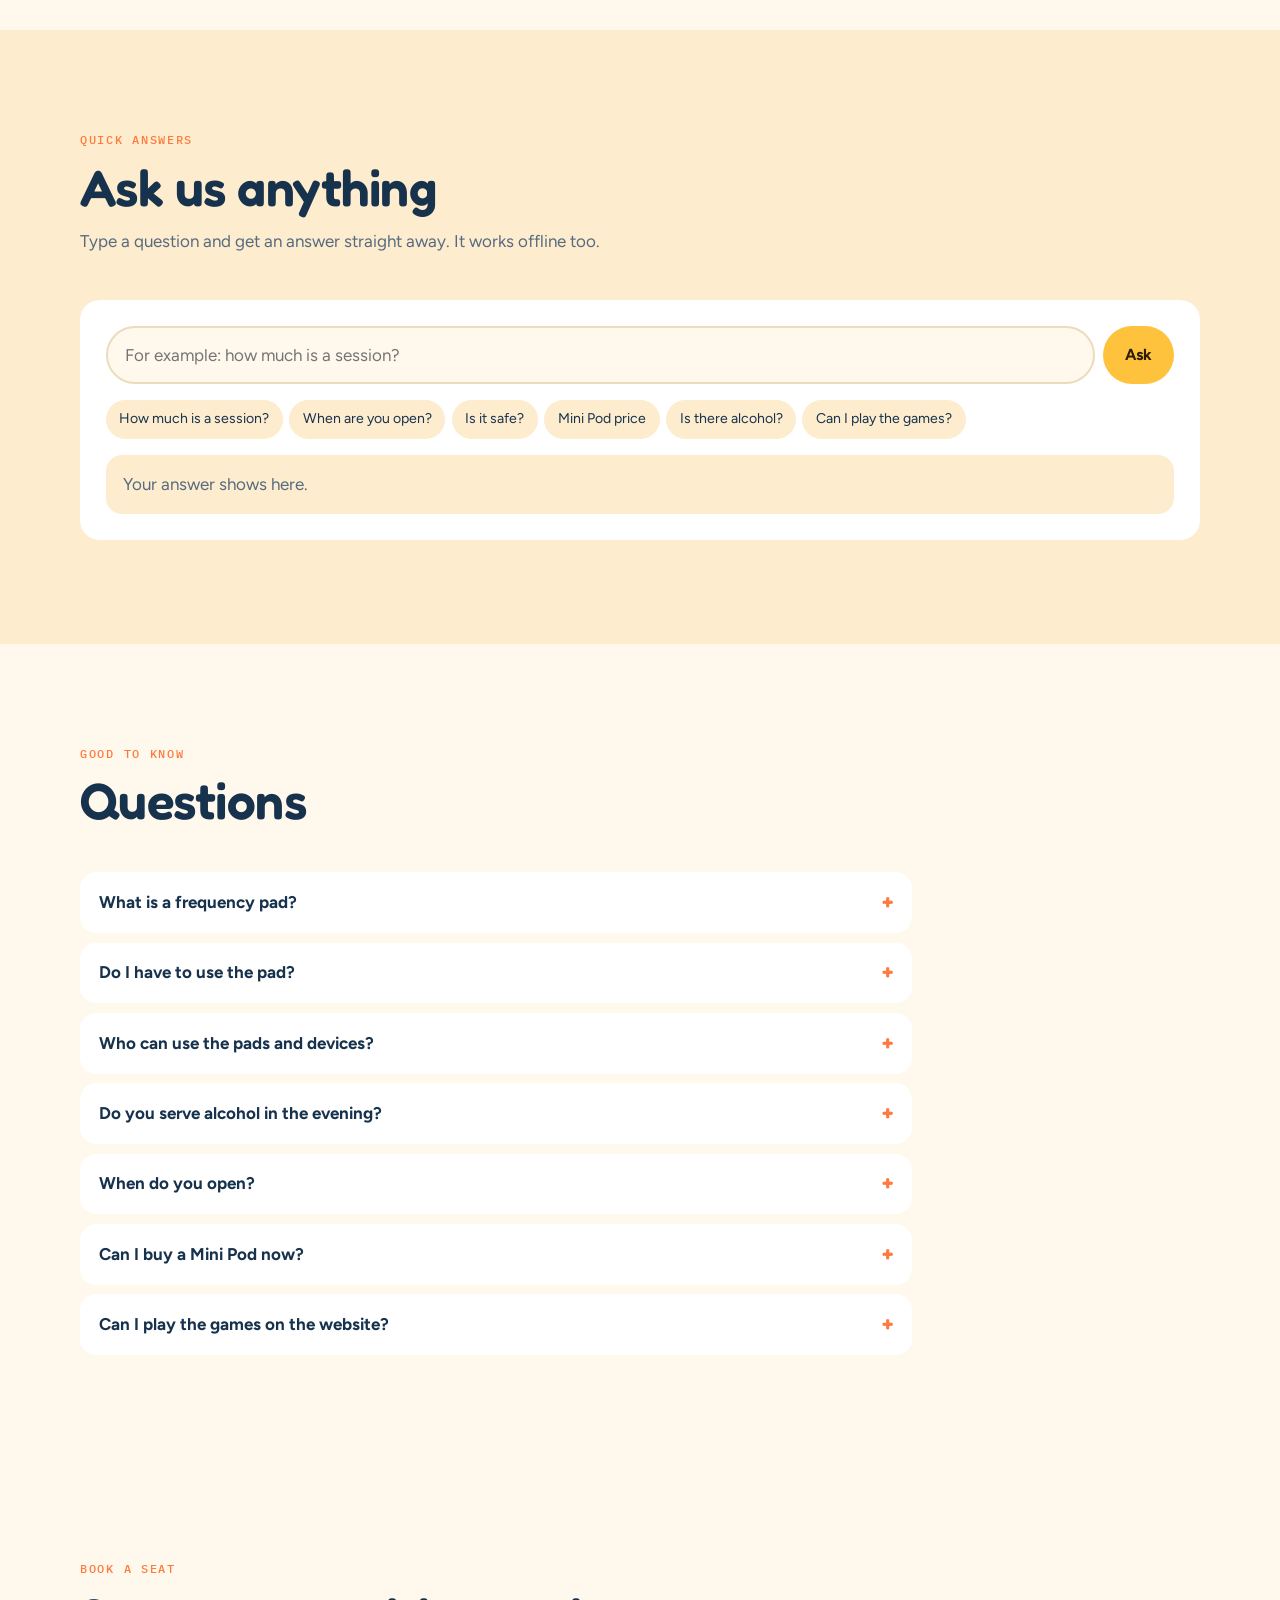
==== commit 9032d6ca: "Make v2 the main site, put the app waitlist live, email every sign-up - index.html now sends visitor" ====
--- a/index.html
+++ b/index.html
@@ -1,97 +1 @@
-<!doctype html>
-<html lang="en">
-<head>
-<meta charset="utf-8">
-<meta name="viewport" content="width=device-width,initial-scale=1,viewport-fit=cover">
-<title>Wavessa Studio Bangkok</title>
-<meta name="description" content="A Bangkok frequency cafe and lounge, and the pods, watches and glasses that run the same five moods. Choose the cafe or the devices.">
-<meta name="theme-color" content="#060c0c">
-<link rel="preconnect" href="https://fonts.googleapis.com">
-<link rel="preconnect" href="https://fonts.gstatic.com" crossorigin>
-<link rel="stylesheet" href="https://fonts.googleapis.com/css2?family=Inter+Tight:wght@300;400;500;600;700&family=Inter:wght@400;500;600&family=JetBrains+Mono:wght@500&family=Instrument+Serif:ital@0;1&display=swap">
-<link rel="icon" href="favicon.svg" type="image/svg+xml">
-<link rel="canonical" href="https://zeus4127.github.io/wavessa/">
-<meta property="og:type" content="website">
-<meta property="og:site_name" content="Wavessa">
-<meta property="og:title" content="Wavessa Studio Bangkok">
-<meta property="og:description" content="A Bangkok frequency cafe and lounge, and the pods, watches and glasses that run the same five moods. Choose the cafe or the devices.">
-<meta property="og:url" content="https://zeus4127.github.io/wavessa/">
-<meta property="og:image" content="https://zeus4127.github.io/wavessa/img/og.jpg">
-<meta property="og:image:width" content="1200">
-<meta property="og:image:height" content="630">
-<meta name="twitter:card" content="summary_large_image">
-<script type="application/ld+json">{"@context":"https://schema.org","@type":"Organization","name":"Wavessa","url":"https://zeus4127.github.io/wavessa/","logo":"https://zeus4127.github.io/wavessa/favicon.svg","description":"A frequency cafe and lounge in Bangkok, and the pods, watches and glasses that run the same five moods.","areaServed":["Bangkok","Australia"]}</script>
-<link rel="stylesheet" href="site.css">
-</head>
-<body data-title="Studio Bangkok" data-page="door">
-
-<header class="top" id="top">
-  <div class="wrap">
-    <a class="brand" href="index.html" aria-label="Home"><svg viewBox="0 0 32 32" fill="none" stroke="currentColor" stroke-width="2.2" stroke-linecap="round"><circle cx="16" cy="16" r="3.2" fill="#5fe0bf" stroke="none"/><path d="M9.5 9.5a9.2 9.2 0 0 0 0 13" stroke="#5fe0bf"/><path d="M22.5 9.5a9.2 9.2 0 0 1 0 13" stroke="#5fe0bf"/><path d="M5 5a15.5 15.5 0 0 0 0 22" opacity=".55"/><path d="M27 5a15.5 15.5 0 0 1 0 22" opacity=".55"/></svg><span data-brand>Wavessa</span><small>Studio · BKK</small></a>
-    <nav class="links" aria-label="Main"><a href="cafe.html">Cafe</a><a href="devices.html">Devices</a><a href="cafe.html#locations">Locations</a><a href="cafe.html#visit">Visit</a></nav>
-    
-    <button class="icon-btn" id="themeBtn" aria-label="Switch light or dark"><svg viewBox="0 0 24 24" fill="none" stroke="currentColor" stroke-width="2"><path d="M21 12.8A9 9 0 1 1 11.2 3a7 7 0 0 0 9.8 9.8z"/></svg></button>
-    <button class="icon-btn" id="bagBtn" aria-label="Open bag"><svg viewBox="0 0 24 24" fill="none" stroke="currentColor" stroke-width="2" stroke-linecap="round" stroke-linejoin="round"><path d="M5 8h14l-1 12H6L5 8z"/><path d="M9 8V6a3 3 0 0 1 6 0v2"/></svg><span class="count" id="bagCount">0</span></button>
-    <button class="icon-btn menu-btn" id="menuBtn" aria-label="Open menu"><svg viewBox="0 0 24 24" fill="none" stroke="currentColor" stroke-width="2" stroke-linecap="round"><path d="M4 8h16M4 16h16"/></svg></button>
-  </div>
-</header>
-<div class="drawer" id="drawer" role="dialog" aria-label="Menu">
-  <button class="icon-btn close" id="closeMenu" aria-label="Close menu"><svg viewBox="0 0 24 24" fill="none" stroke="currentColor" stroke-width="2" stroke-linecap="round"><path d="M6 6l12 12M18 6L6 18"/></svg></button>
-  <a href="cafe.html">Cafe</a><a href="devices.html">Devices</a><a href="cafe.html#locations">Locations</a><a href="cafe.html#visit">Visit</a><a href="index.html">Home</a>
-</div>
-
-<main class="door">
-  <a class="half cafe" href="cafe.html">
-    <video class="bgv" autoplay muted loop playsinline preload="metadata" poster="video/latte-art-top.jpg" aria-hidden="true"><source src="video/latte-art-top.mp4" type="video/mp4"></video>
-    <p class="eyebrow">Bangkok · 08:00 to 24:00</p>
-    <h2>The <em class="sf">Cafe</em></h2>
-    <p>Coffee by day and a calm lounge by night, with a frequency pad in every seat.</p>
-    <div class="chips2"><span>Seat sessions</span><span>Thai coffee</span><span>Menu</span><span>Locations</span></div>
-    <span class="go">Enter the cafe <svg viewBox="0 0 24 24" fill="none" stroke="currentColor" stroke-width="2.2" stroke-linecap="round" stroke-linejoin="round"><path d="M5 12h14M13 6l6 6-6 6"/></svg></span>
-  </a>
-  <a class="half dev" href="devices.html">
-    <video class="bgv" autoplay muted loop playsinline preload="metadata" poster="video/meditate-sea.jpg" aria-hidden="true"><source src="video/meditate-sea.mp4" type="video/mp4"></video>
-    <div class="floaters" aria-hidden="true"><img src="img/real/pod-graphite-34.webp" alt=""><img src="img/real/pod-silver-34.webp" alt=""><img src="img/real/pod-champ-flat.webp" alt=""></div>
-    <p class="eyebrow">15 designs · from A$199</p>
-    <h2>The <em class="sf">Devices</em></h2>
-    <p>Pods, watches and glasses that run the same five moods, plus Studio clothing.</p>
-    <div class="chips2"><span>Mini Pod</span><span>Watches</span><span>Glasses</span><span>Clothing</span></div>
-    <span class="go">Shop devices <svg viewBox="0 0 24 24" fill="none" stroke="currentColor" stroke-width="2.2" stroke-linecap="round" stroke-linejoin="round"><path d="M5 12h14M13 6l6 6-6 6"/></svg></span>
-  </a>
-</main>
-<footer>
-  <div class="wrap">
-    <div class="cols">
-      <div><a class="brand" href="index.html"><svg viewBox="0 0 32 32" fill="none" stroke="currentColor" stroke-width="2.2" stroke-linecap="round"><circle cx="16" cy="16" r="3.2" fill="#5fe0bf" stroke="none"/><path d="M9.5 9.5a9.2 9.2 0 0 0 0 13" stroke="#5fe0bf"/><path d="M22.5 9.5a9.2 9.2 0 0 1 0 13" stroke="#5fe0bf"/><path d="M5 5a15.5 15.5 0 0 0 0 22" opacity=".55"/><path d="M27 5a15.5 15.5 0 0 1 0 22" opacity=".55"/></svg><span data-brand>Wavessa</span></a><p>A cafe, lounge and frequency studio in Bangkok.</p></div>
-      <div><h4>Studio</h4><ul><li><a href="cafe.html#cafe">The cafe</a></li><li><a href="cafe.html#sessions">Seat sessions</a></li><li><a href="cafe.html#menu">Menu</a></li><li><a href="cafe.html#circle">Circle</a></li></ul></div>
-      <div><h4>Shop</h4><ul><li><a href="devices.html#devices">Mini Pod</a></li><li><a href="devices.html#shop">All devices</a></li><li><a href="devices.html#clothing">Clothing</a></li><li><a href="#" id="footBag">Your bag</a></li></ul></div>
-      <div><h4>Info</h4><ul><li><a href="cafe.html#visit">Visit</a></li><li><a href="cafe.html#locations">Locations</a></li><li><a href="cafe.html#faq">FAQ</a></li><li><a href="mailto:hello@example.com">Contact</a></li></ul></div>
-    </div>
-    <div class="legal">
-      <p><span data-brand>Wavessa</span> seat sessions and devices are general wellness products for relaxation. They are not medical devices and are not intended to diagnose, treat, cure or prevent any disease. Do not use with a pacemaker or other implanted electronic device, or during pregnancy, without your doctor's advice. Sessions are for adults only.</p>
-      <p>* Devices are in development. Prices are target retail prices in Australian dollars (AUD) including GST, converted from our planned Thai prices for now, and may change. Specifications, finishes and dates may change before launch. Product images are concept renders, some placed into stock photos. Clothing photos are stock samples with our mark added.</p>
-      <p>Cafe, coffee and lifestyle photos and videos are free stock from <a href="https://unsplash.com">Unsplash</a> and <a href="https://www.pexels.com">Pexels</a> (see credits.json). They show the look we are going for, not our own Studio yet.</p>
-      <p>© <span id="yr">2026</span> <span data-brand>Wavessa</span>. Working name, subject to trademark checks.</p>
-    </div>
-    <div class="bigmark" aria-hidden="true"><span data-brand>Wavessa</span></div>
-  </div>
-</footer>
-
-
-<div class="bag" id="bag" aria-hidden="true">
-  <div class="shade" id="bagShade"></div>
-  <div class="panel" role="dialog" aria-label="Your bag">
-    <div class="bh"><h3>Your bag</h3><button class="icon-btn" id="bagClose" aria-label="Close bag"><svg viewBox="0 0 24 24" fill="none" stroke="currentColor" stroke-width="2" stroke-linecap="round"><path d="M6 6l12 12M18 6L6 18"/></svg></button></div>
-    <div class="items" id="bagItems"></div>
-    <div class="bf">
-      <div class="tot"><span>Total</span><span id="bagTotal">A$0</span></div>
-      <small class="muted">Nothing is charged now. Send the reservation and we will confirm the price and a collection time at the Studio.</small>
-      <button class="btn" id="bagSend" style="width:100%">Send reservation</button>
-    </div>
-  </div>
-</div>
-<div class="toast" id="toast" role="status"></div>
-
-<script src="site.js"></script>
-</body>
-</html>
+<!doctype html><html lang="en"><head><meta charset="utf-8"><meta name="viewport" content="width=device-width,initial-scale=1"><title>Wavessa Studio</title><meta name="description" content="Wavessa: a Bangkok frequency cafe and lounge, and the pods, watches and glasses that run the same five moods."><link rel="canonical" href="https://zeus4127.github.io/wavessa/v2/"><meta http-equiv="refresh" content="0; url=v2/"><meta name="theme-color" content="#2f8fc9"><link rel="icon" href="favicon.svg"><style>body{margin:0;min-height:100vh;display:grid;place-items:center;background:#fff8ec;color:#17324d;font:600 18px/1.5 system-ui,sans-serif}a{color:#2f8fc9}</style><script>location.replace("v2/"+location.search+location.hash)</script></head><body><p>Taking you to <a href="v2/">Wavessa</a>...</p></body></html>
